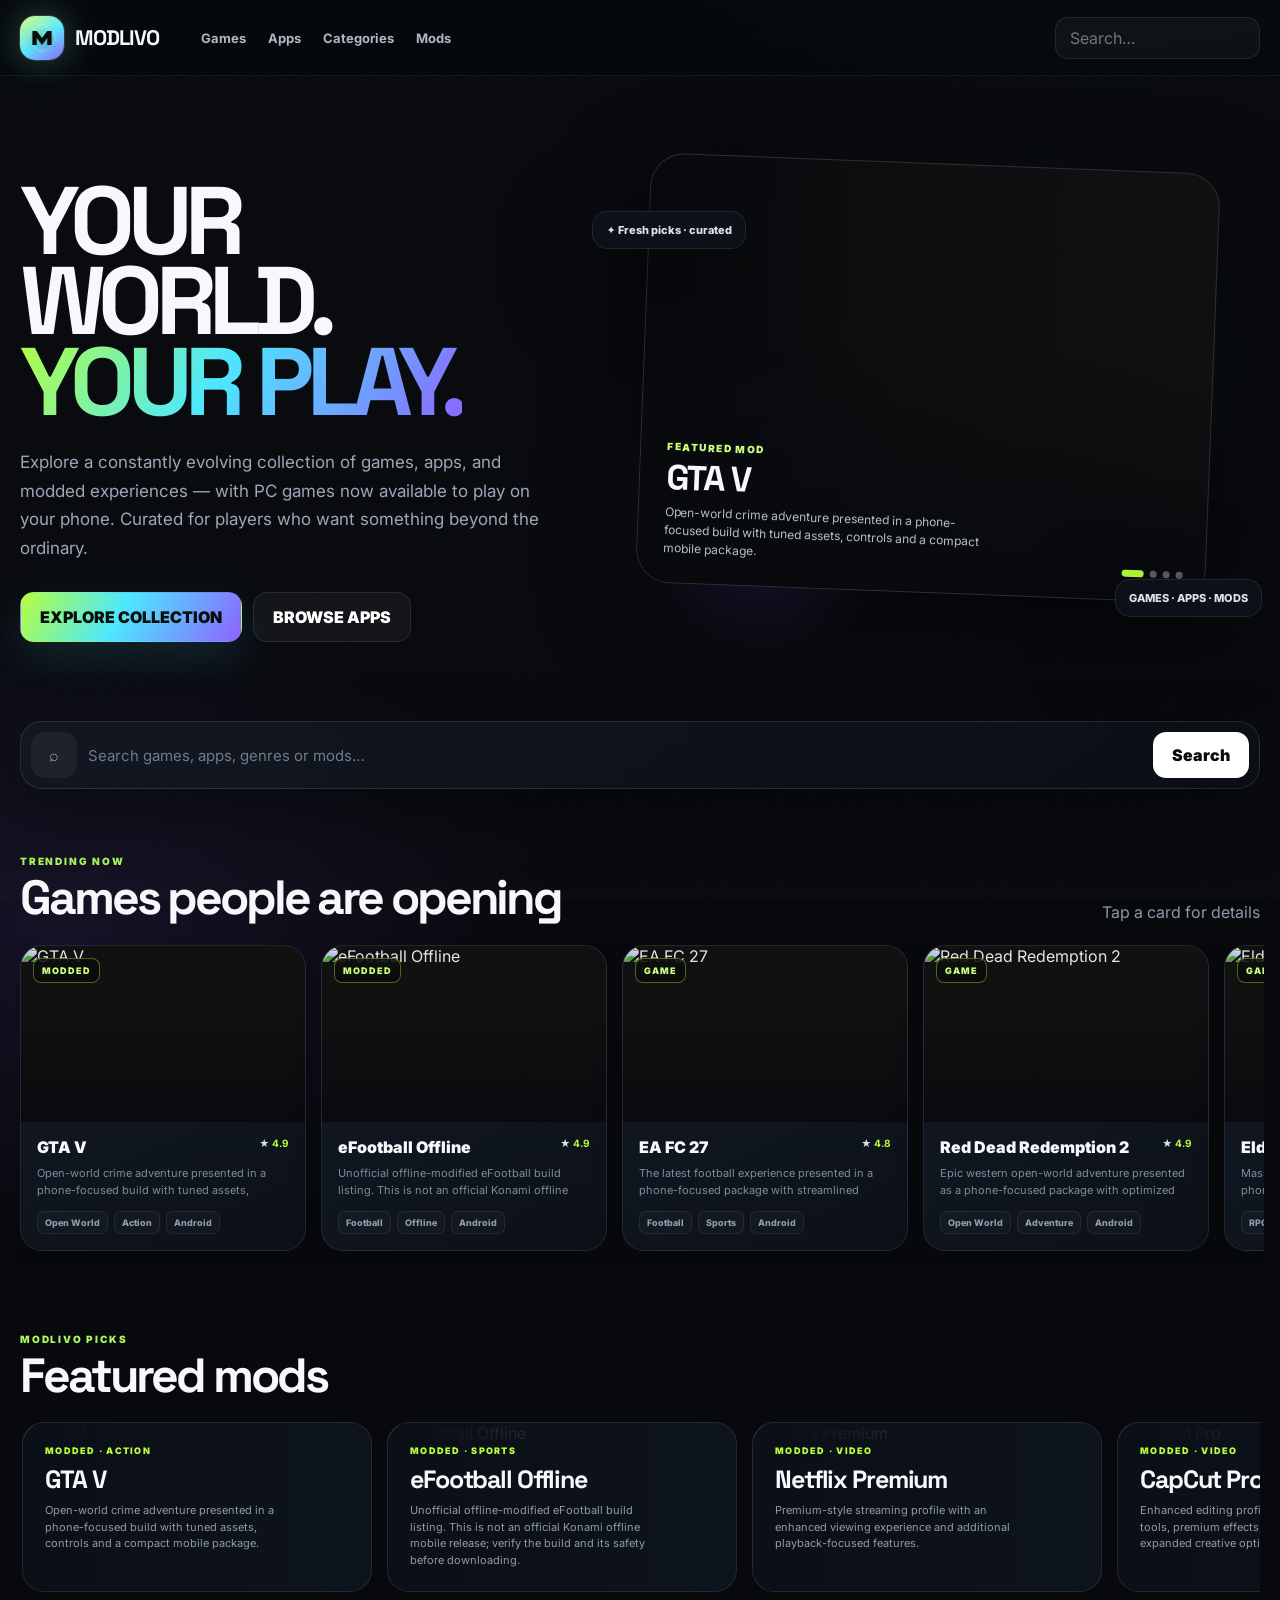
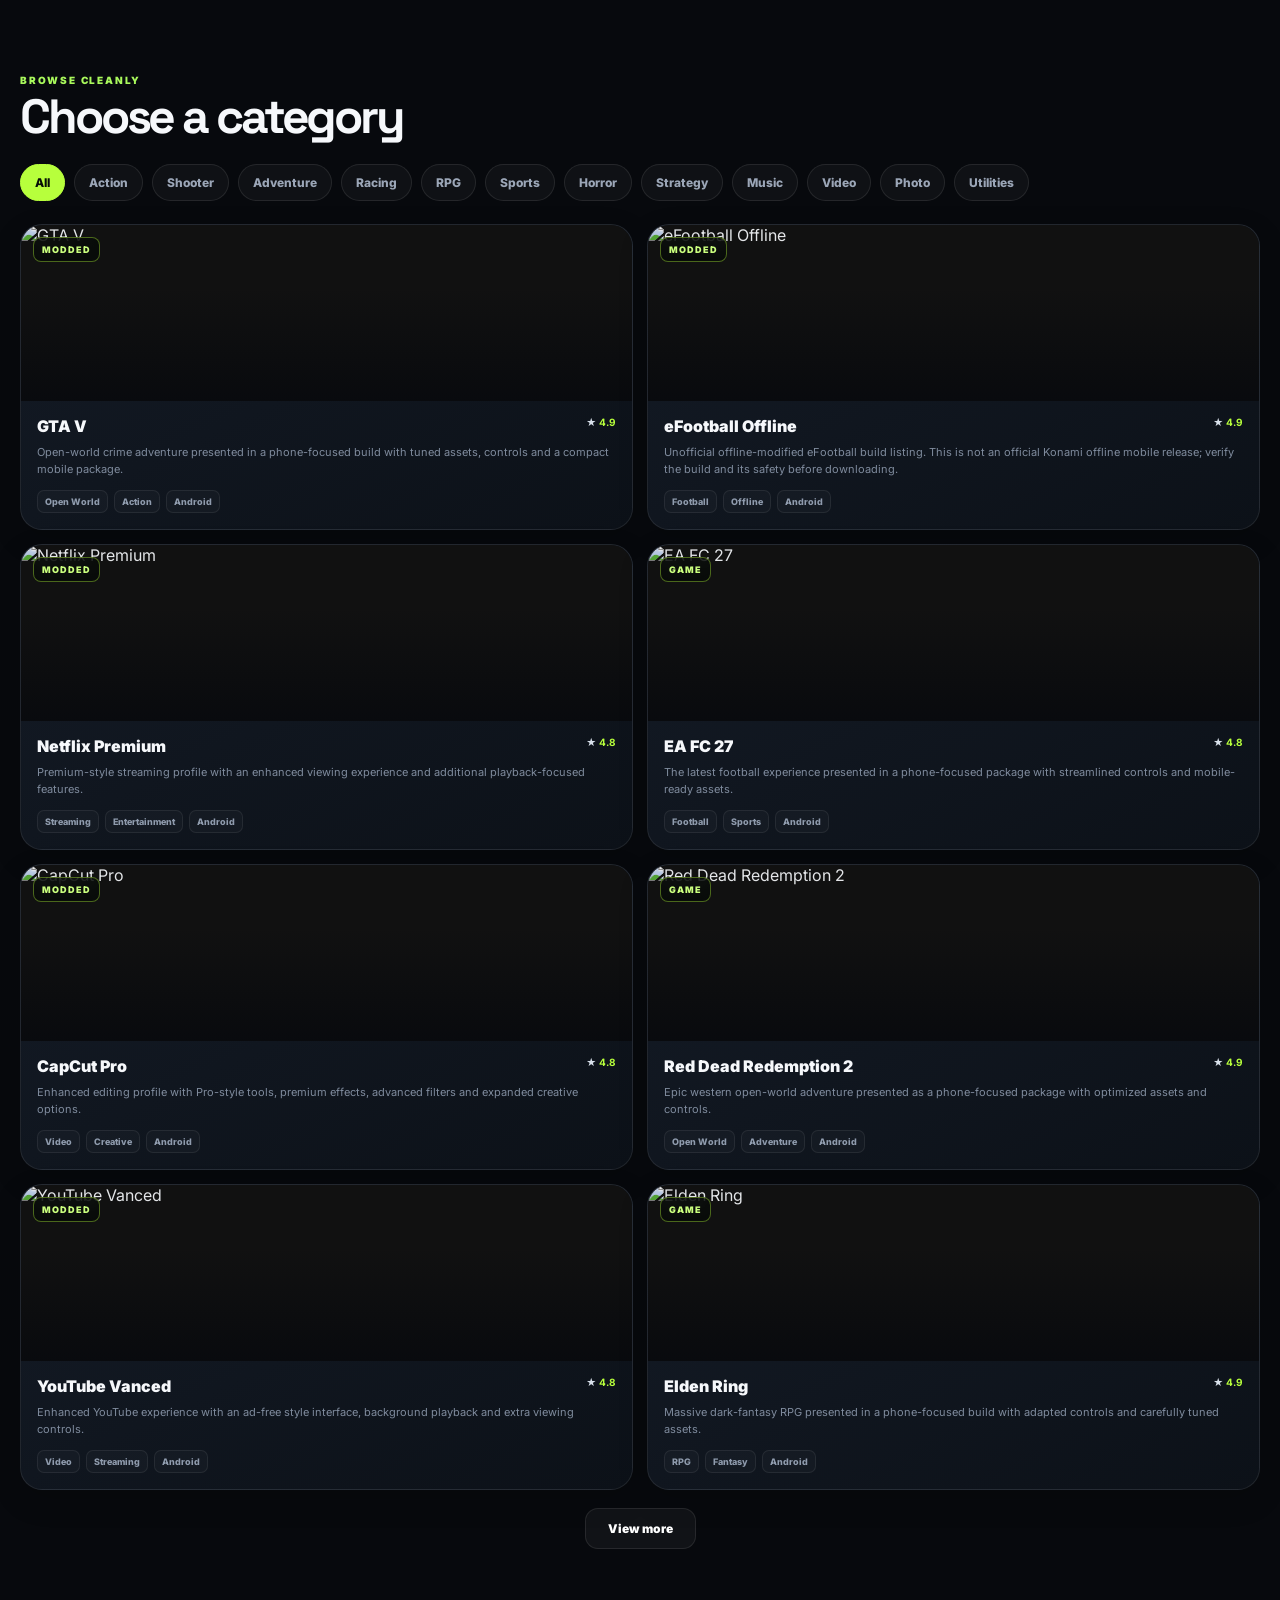
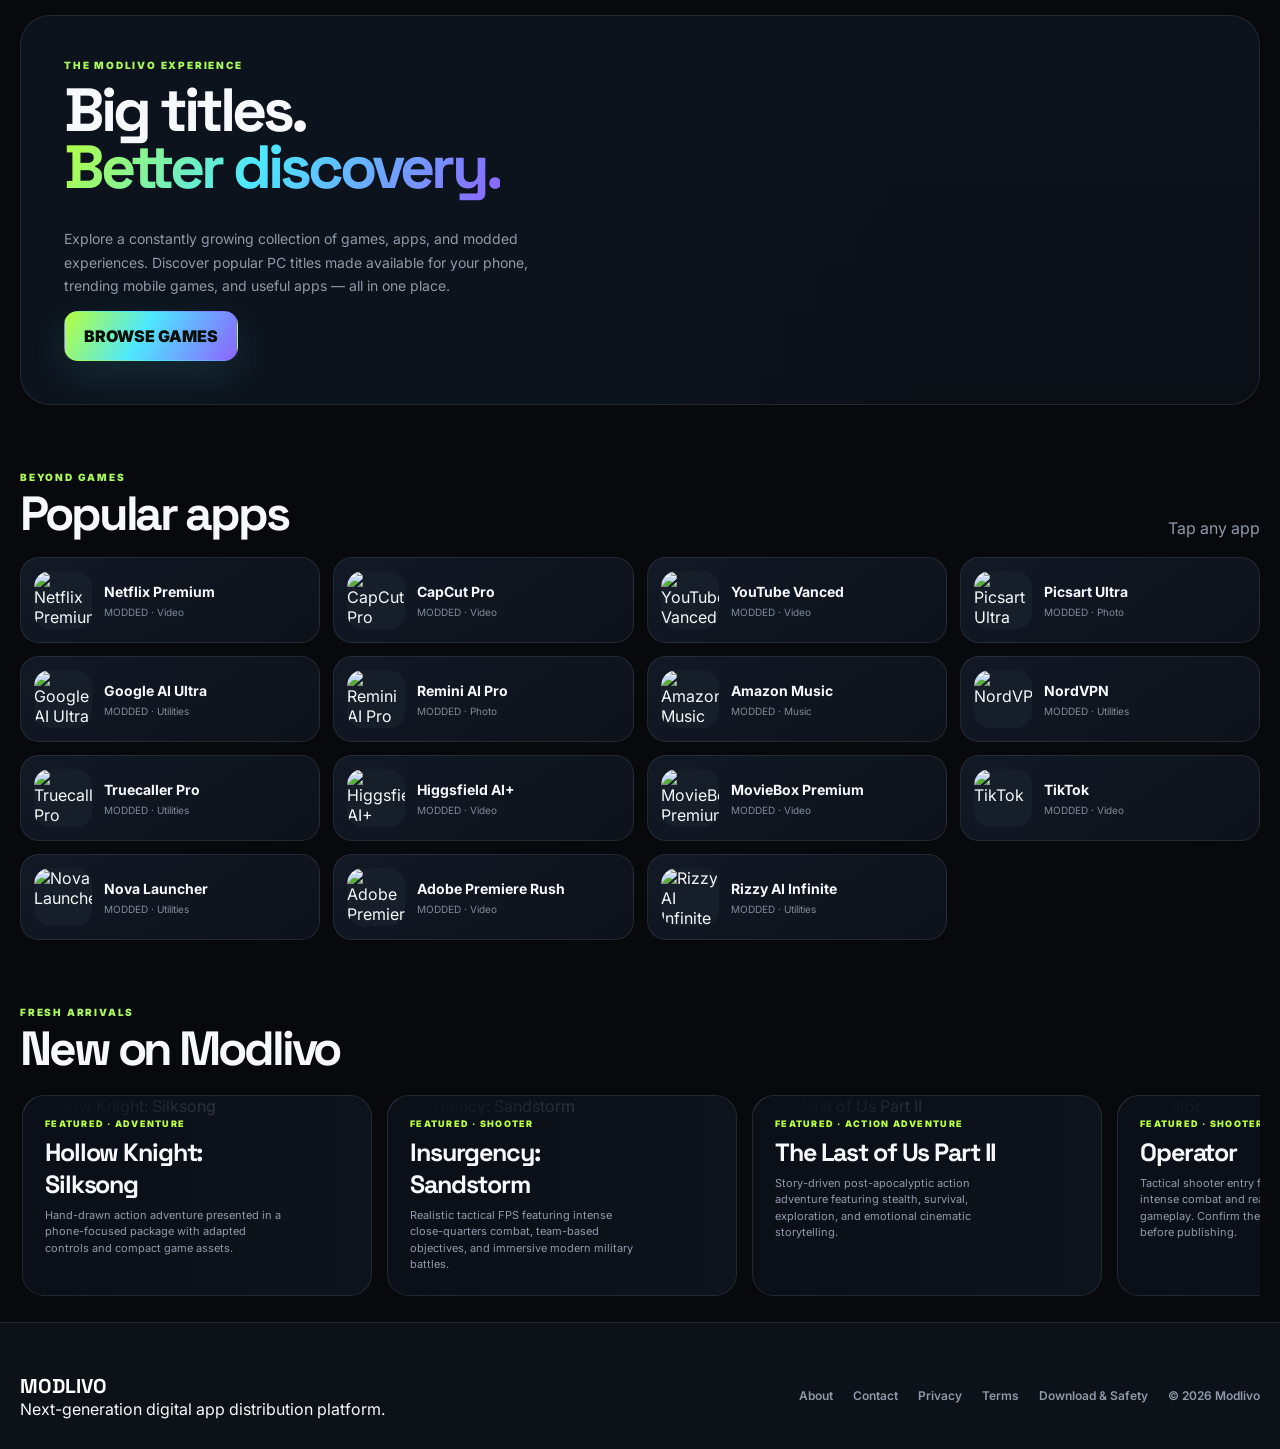
==== index.html @ eabaf109 "Update script variables and sources in index.html" ====
<!doctype html>
<html lang="en">
<head>
<meta charset="utf-8">
<meta name="viewport" content="width=device-width,initial-scale=1,viewport-fit=cover">

<!-- Website Title -->
<title>Modlivo — Games, Apps & Mods</title>

<!-- Google Search SEO -->
<meta name="description" content="Discover games, apps and modded experiences on Modlivo. Explore our collection and find games and apps for your device.">
<meta name="robots" content="index, follow">
<link rel="canonical" href="https://modlivo.com/">

<!-- Open Graph: WhatsApp, Facebook, Telegram -->
<meta property="og:type" content="website">
<meta property="og:site_name" content="MODLIVO">
<meta property="og:title" content="Modlivo — Games, Apps & Mods">
<meta property="og:description" content="Discover games, apps and modded experiences on Modlivo.">
<meta property="og:url" content="https://modlivo.com/">
<meta property="og:image" content="https://i.postimg.cc/26jbJFyQ/modlivo-preview.png">
<meta property="og:image:secure_url" content="https://i.postimg.cc/26jbJFyQ/modlivo-preview.png">
<meta property="og:image:width" content="1000">
<meta property="og:image:height" content="500">
 <meta property="og:image:alt" content="Modlivo — Games, Apps & Mods">

<!-- Twitter / X Preview -->
<meta name="twitter:card" content="summary_large_image">
<meta name="twitter:title" content="Modlivo — Games, Apps & Mods">
<meta name="twitter:description" content="Discover games, apps and modded experiences on Modlivo.">
<meta name="twitter:image" content="https://i.postimg.cc/26jbJFyQ/modlivo-preview.png">

<!-- Theme Color -->
<meta name="theme-color" content="#07090d">

<!-- Fonts -->
<link rel="preconnect" href="https://fonts.googleapis.com">
<link rel="preconnect" href="https://fonts.gstatic.com" crossorigin>
<link href="https://fonts.googleapis.com/css2?family=Inter:wght@400;500;600;700;800;900&family=Space+Grotesk:wght@500;600;700&display=swap" rel="stylesheet">

<style>
:root{
 --bg:#07090d;--panel:#0d1118;--panel2:#111721;--panel3:#151d29;
 --text:#f6f8fb;--muted:#8e99aa;--muted2:#667286;--line:rgba(255,255,255,.09);
 --lime:#b7ff3c;--cyan:#4de7ff;--violet:#8d62ff;--pink:#ff4fd8;
 --grad:linear-gradient(120deg,#b7ff3c 0%,#4de7ff 45%,#8d62ff 100%);
 --shadow:0 28px 90px rgba(0,0,0,.52);--r:24px
}
*{box-sizing:border-box}html{scroll-behavior:smooth}body{margin:0;background:
radial-gradient(900px 500px at 85% -5%,rgba(77,231,255,.12),transparent 65%),
radial-gradient(800px 520px at 5% 20%,rgba(141,98,255,.10),transparent 62%),var(--bg);
color:var(--text);font-family:Inter,system-ui,sans-serif;overflow-x:hidden}
body:before{content:"";position:fixed;inset:0;pointer-events:none;opacity:.035;background-image:url("data:image/svg+xml,%3Csvg xmlns='http://www.w3.org/2000/svg' width='140' height='140' viewBox='0 0 140 140'%3E%3Cfilter id='n'%3E%3CfeTurbulence type='fractalNoise' baseFrequency='.85' numOctaves='3' stitchTiles='stitch'/%3E%3C/filter%3E%3Crect width='100%25' height='100%25' filter='url(%23n)'/%3E%3C/svg%3E")}
a{color:inherit;text-decoration:none}button,input{font:inherit}button{cursor:pointer}img{max-width:100%;display:block}
.container{width:min(1240px,calc(100% - 36px));margin:auto}
.header{position:fixed;inset:0 0 auto;z-index:40;height:76px;background:rgba(7,9,13,.68);backdrop-filter:blur(22px);border-bottom:1px solid rgba(255,255,255,.06)}
.nav{height:100%;display:flex;align-items:center;gap:26px}
.brand{display:flex;align-items:center;gap:11px;font-family:"Space Grotesk";font-weight:700;font-size:21px;letter-spacing:-.05em}
.brand-mark{width:44px;height:44px;border-radius:15px;position:relative;display:grid;place-items:center;background:linear-gradient(145deg,#d8ff7c,#5de9ff 52%,#8d62ff);box-shadow:0 0 0 1px rgba(255,255,255,.12),0 0 34px rgba(93,233,255,.22),0 0 50px rgba(183,255,60,.13);overflow:hidden}
.brand-mark:before{content:"";position:absolute;inset:5px;border:1px solid rgba(255,255,255,.38);border-radius:12px;transform:rotate(45deg) scale(.72)}
.brand-mark:after{content:"";position:absolute;width:70px;height:13px;background:rgba(255,255,255,.55);transform:rotate(-38deg) translateX(-80px);animation:sheen 4.5s infinite}
.brand-mark svg{width:28px;position:relative;z-index:2;filter:drop-shadow(0 2px 5px rgba(0,0,0,.25))}
.navlinks{display:flex;gap:22px;margin-left:16px}.navlinks a{font-size:13px;color:#aeb8c7;font-weight:700}.navlinks a:hover{color:#fff}
.nav-search{margin-left:auto;width:205px;height:42px;border:1px solid var(--line);background:rgba(255,255,255,.035);border-radius:13px;padding:0 14px;color:#fff;outline:0}.nav-search:focus{border-color:rgba(77,231,255,.55)}
.menu{display:none;border:1px solid var(--line);background:#10151e;color:#fff;border-radius:12px;padding:9px 12px}
.hero{padding:128px 0 52px;min-height:690px;position:relative;overflow:hidden}
.hero-grid{display:grid;grid-template-columns:.88fr 1.12fr;gap:48px;align-items:center;min-height:545px}
.hero-copy{position:relative;z-index:4}.eyebrow{display:inline-flex;align-items:center;gap:9px;padding:8px 12px;border-radius:999px;border:1px solid rgba(183,255,60,.22);background:rgba(183,255,60,.055);color:#d9ff9c;text-transform:uppercase;letter-spacing:.14em;font-size:10px;font-weight:900}
.pulse{width:7px;height:7px;border-radius:50%;background:var(--lime);box-shadow:0 0 0 5px rgba(183,255,60,.08),0 0 20px var(--lime);animation:pulse 2s infinite}
h1{font-family:"Space Grotesk";font-size:clamp(54px,7.5vw,104px);line-height:.84;letter-spacing:-.075em;margin:22px 0 25px;max-width:760px}
.gradient-text{background:var(--grad);-webkit-background-clip:text;background-clip:text;color:transparent}
.hero-sub{max-width:610px;color:#9ca7b8;font-size:17px;line-height:1.7;margin:0}
.hero-actions{display:flex;gap:11px;flex-wrap:wrap;margin-top:29px}.primary,.secondary{border-radius:14px;padding:14px 19px;font-weight:900;border:1px solid transparent;transition:.25s}
.primary{background:var(--grad);color:#071008;box-shadow:0 14px 42px rgba(77,231,255,.12)}.primary:hover{transform:translateY(-3px);box-shadow:0 18px 50px rgba(77,231,255,.22)}
.secondary{background:rgba(255,255,255,.045);border-color:var(--line);color:#fff}.secondary:hover{background:rgba(255,255,255,.08)}
.hero-stage{height:520px;position:relative}.glow{position:absolute;border-radius:50%;filter:blur(20px);pointer-events:none}
.glow.g1{width:390px;height:390px;right:30px;top:20px;background:radial-gradient(circle,rgba(183,255,60,.42),rgba(77,231,255,.16) 38%,transparent 70%);animation:float 7s ease-in-out infinite}
.glow.g2{width:280px;height:280px;left:30px;bottom:10px;background:radial-gradient(circle,rgba(141,98,255,.34),transparent 70%);animation:float 9s ease-in-out infinite reverse}
.hero-frame{position:absolute;right:7%;top:22px;width:min(570px,92%);height:430px;border:1px solid rgba(255,255,255,.13);border-radius:34px;overflow:hidden;box-shadow:var(--shadow);background:#111;transform:rotate(2.2deg);transition:transform .5s}
.hero-frame:hover{transform:rotate(0) translateY(-5px)}
.hero-image{position:absolute;inset:0;background-size:cover;background-position:center;transition:opacity .55s,transform 5s}
.hero-frame:after{content:"";position:absolute;inset:0;background:linear-gradient(90deg,rgba(7,9,13,.94) 0%,rgba(7,9,13,.34) 47%,rgba(7,9,13,.04) 100%),linear-gradient(0deg,rgba(7,9,13,.9),transparent 58%);pointer-events:none}
.hero-info{position:absolute;z-index:2;left:26px;bottom:25px;max-width:330px}.hero-kicker{font-size:10px;letter-spacing:.15em;color:#caff7e;font-weight:900;text-transform:uppercase}.hero-info h2{font-family:"Space Grotesk";font-size:35px;line-height:1;letter-spacing:-.055em;margin:8px 0}.hero-info p{color:#b5bfcd;font-size:12px;line-height:1.5;margin:0}
.hero-dots{position:absolute;right:22px;bottom:23px;z-index:3;display:flex;gap:6px}.hero-dot{width:7px;height:7px;border-radius:50%;border:0;padding:0;background:rgba(255,255,255,.35)}.hero-dot.active{width:22px;border-radius:99px;background:var(--lime)}
.float-chip{position:absolute;z-index:5;background:rgba(14,19,28,.82);backdrop-filter:blur(14px);border:1px solid var(--line);box-shadow:var(--shadow);padding:11px 13px;border-radius:15px;font-size:11px;font-weight:800;color:#dce3ec}
.float-chip.one{left:0;top:70px;animation:float 5.5s ease-in-out infinite}.float-chip.two{right:-2px;bottom:44px;animation:float 6.5s ease-in-out infinite reverse}
.search-wrap{position:relative;z-index:10;margin-top:-4px}.search-panel{border:1px solid rgba(255,255,255,.11);background:linear-gradient(145deg,rgba(18,24,34,.92),rgba(11,15,22,.94));border-radius:22px;padding:10px;box-shadow:0 25px 65px rgba(0,0,0,.34);display:flex;gap:9px;align-items:center}
.search-icon{width:46px;height:46px;display:grid;place-items:center;border-radius:14px;background:rgba(255,255,255,.05);color:#9eabbc}.search-panel input{flex:1;min-width:0;border:0;background:transparent;outline:0;color:#fff;font-size:15px}.search-panel input::placeholder{color:#6f7b8e}
.search-button{height:46px;padding:0 19px;border:0;border-radius:13px;background:#fff;color:#080b10;font-weight:900}.search-button:hover{background:var(--lime)}
.search-hint{font-size:11px;color:#697589;padding:9px 3px 0}
.section{padding:66px 0 0}.section-head{display:flex;align-items:end;justify-content:space-between;gap:20px;margin-bottom:19px}.kicker{font-size:10px;color:#a9f95c;text-transform:uppercase;letter-spacing:.18em;font-weight:900}.section h2{font-family:"Space Grotesk";font-size:clamp(29px,4vw,48px);letter-spacing:-.065em;line-height:1;margin:7px 0 0}.muted{color:var(--muted)}
.category-bar{display:flex;gap:9px;overflow:auto;scrollbar-width:none;padding:4px 0 9px}.category-bar::-webkit-scrollbar{display:none}
.chip{white-space:nowrap;border:1px solid var(--line);background:rgba(255,255,255,.035);color:#9ba6b7;border-radius:999px;padding:10px 14px;font-size:12px;font-weight:800;transition:.2s}.chip:hover,.chip.active{color:#071008;background:var(--lime);border-color:var(--lime)}
.catalog-grid{display:grid;grid-template-columns:repeat(2,minmax(0,1fr));gap:14px;margin-top:14px}.catalog-grid .card{width:auto;min-width:0;flex:none}.view-more{display:block;margin:18px auto 0;border:1px solid var(--line);background:rgba(255,255,255,.045);color:#fff;border-radius:13px;padding:12px 22px;font-size:12px;font-weight:900;transition:.22s}.view-more:hover{border-color:rgba(183,255,60,.5);background:rgba(183,255,60,.08);transform:translateY(-2px)}
.auto-rail{overflow:hidden;margin:0 -4px;padding:4px 4px 16px}.auto-track{display:flex;width:max-content;gap:15px;animation:marquee 38s linear infinite}.auto-rail:hover .auto-track{animation-play-state:paused}
.card{width:286px;flex:0 0 286px;border:1px solid rgba(255,255,255,.085);border-radius:22px;background:linear-gradient(155deg,#141b26,#0c1118);overflow:hidden;position:relative;cursor:pointer;transition:.32s;box-shadow:0 10px 30px rgba(0,0,0,.15)}
.card:hover{transform:translateY(-7px);border-color:rgba(183,255,60,.34);box-shadow:0 22px 48px rgba(0,0,0,.34)}
.thumb{height:176px;position:relative;overflow:hidden;background:#111}.thumb img{width:100%;height:100%;object-fit:cover;transition:.5s;opacity:.92}.card:hover .thumb img{transform:scale(1.055);opacity:1}.thumb:after{content:"";position:absolute;inset:0;background:linear-gradient(180deg,transparent 35%,rgba(7,9,13,.82))}
.badge{position:absolute;left:12px;top:12px;z-index:2;border:1px solid rgba(183,255,60,.38);background:rgba(6,10,8,.72);backdrop-filter:blur(8px);padding:6px 8px;border-radius:8px;color:#caff7e;font-size:9px;font-weight:900;letter-spacing:.12em}
.card-body{padding:15px 16px 16px}.card-top{display:flex;justify-content:space-between;gap:10px;align-items:start}.card-title{font-weight:900;font-size:16px;white-space:nowrap;overflow:hidden;text-overflow:ellipsis}.rating{font-size:10px;color:#d9e1eb;white-space:nowrap}.rating b{color:var(--lime)}.card-desc{font-size:11px;line-height:1.5;color:#7f8b9d;margin:8px 0 13px;height:33px;overflow:hidden}.labels{display:flex;gap:6px;flex-wrap:wrap}.label{font-size:9px;font-weight:800;color:#8f9bad;border:1px solid rgba(255,255,255,.07);background:rgba(255,255,255,.025);padding:5px 7px;border-radius:7px}
.mod-rail{display:flex;gap:15px;overflow:auto;scrollbar-width:none;padding:3px 2px 16px}.mod-rail::-webkit-scrollbar{display:none}
.mod-card{flex:0 0 350px;min-height:170px;border:1px solid var(--line);border-radius:22px;overflow:hidden;background:#0e141d;position:relative;cursor:pointer;transition:.3s}.mod-card:hover{transform:translateY(-5px);border-color:rgba(141,98,255,.4)}.mod-card img{position:absolute;inset:0;width:100%;height:100%;object-fit:cover;opacity:.45}.mod-card:after{content:"";position:absolute;inset:0;background:linear-gradient(90deg,#0b1018 10%,rgba(11,16,24,.72) 48%,rgba(11,16,24,.12));}.mod-copy{position:relative;z-index:2;padding:22px;max-width:280px}.mod-copy h3{font-family:"Space Grotesk";font-size:25px;letter-spacing:-.045em;margin:7px 0}.mod-copy p{font-size:11px;line-height:1.5;color:#8f9aac;margin:0}.tagline{font-size:9px;font-weight:900;color:#b7ff3c;letter-spacing:.14em;text-transform:uppercase}
.feature{border:1px solid var(--line);border-radius:30px;overflow:hidden;background:#0d131c;display:grid;grid-template-columns:1fr 1fr;min-height:380px;position:relative}.feature-copy{padding:43px;display:flex;flex-direction:column;justify-content:center}.feature-copy h3{font-family:"Space Grotesk";font-size:clamp(35px,5vw,61px);line-height:.93;letter-spacing:-.065em;margin:11px 0 18px}.feature-copy p{max-width:520px;line-height:1.65;font-size:14px}.feature-art{position:relative;overflow:hidden;background-size:cover;background-position:center}.feature-art:after{content:"";position:absolute;inset:0;background:linear-gradient(90deg,#0d131c 0%,transparent 45%),linear-gradient(0deg,rgba(7,9,13,.4),transparent)}
.app-grid{display:grid;grid-template-columns:repeat(4,1fr);gap:13px}.app-card{border:1px solid var(--line);background:linear-gradient(145deg,#121925,#0d121a);border-radius:19px;padding:13px;display:flex;gap:12px;align-items:center;cursor:pointer;transition:.25s}.app-card:hover{transform:translateY(-4px);border-color:rgba(77,231,255,.35)}.app-icon{width:58px;height:58px;border-radius:16px;overflow:hidden;flex:0 0 58px;background:#161e29}.app-icon img{width:100%;height:100%;object-fit:cover}.app-card b{font-size:14px}.app-card small{display:block;color:#7e8999;margin-top:5px;font-size:10px}
.info-strip{margin-top:62px;padding:18px 0;border-top:1px solid var(--line);border-bottom:1px solid var(--line);display:flex;justify-content:center;gap:35px;flex-wrap:wrap;color:#7f8a9b;font-size:11px;font-weight:700}.info-strip span{display:flex;gap:7px;align-items:center}.info-strip i{width:6px;height:6px;border-radius:50%;background:var(--lime);box-shadow:0 0 10px var(--lime)}

/* ===== MODLIVO DOWNLOAD POPUP ===== */
.download-pop {
  position: fixed;
  right: 22px;
  bottom: 22px;
  width: 330px;
  max-width: calc(100vw - 30px);
  padding: 13px 15px;
  display: flex;
  align-items: center;
  gap: 12px;

  background: rgba(15, 13, 28, 0.92);
  border: 1px solid rgba(150, 100, 255, 0.28);
  border-radius: 17px;

  box-shadow:
    0 15px 45px rgba(0,0,0,.45),
    0 0 28px rgba(125,75,255,.16);

  backdrop-filter: blur(18px);
  -webkit-backdrop-filter: blur(18px);

  color: #fff;
  z-index: 99999;

  opacity: 0;
  transform: translateY(25px) scale(.96);
  pointer-events: none;

  transition:
    opacity .35s ease,
    transform .35s cubic-bezier(.2,.8,.2,1);
}

.download-pop.show {
  opacity: 1;
  transform: translateY(0) scale(1);
}

.download-pop-icon {
  width: 45px;
  height: 45px;
  min-width: 45px;
  border-radius: 13px;
  overflow: hidden;
  background: #242033;
  box-shadow: 0 0 18px rgba(130,80,255,.2);
}

.download-pop-icon img {
  width: 100%;
  height: 100%;
  object-fit: cover;
}

.download-pop-content {
  min-width: 0;
  flex: 1;
}

.download-pop-title {
  font-size: 13px;
  font-weight: 700;
  margin-bottom: 4px;
  line-height: 1.3;
}

.download-pop-title strong {
  color: #b995ff;
}

.download-pop-meta {
  display: flex;
  align-items: center;
  gap: 6px;
  color: rgba(255,255,255,.55);
  font-size: 11px;
}

.download-pop-dot {
  width: 6px;
  height: 6px;
  border-radius: 50%;
  background: #55e68a;
  box-shadow: 0 0 8px rgba(85,230,138,.7);
}

.download-pop-time {
  margin-left: auto;
  color: rgba(255,255,255,.4);
  font-size: 10px;
}

/* Mobile */
@media (max-width: 600px) {
  .download-pop {
    left: 15px;
    right: 15px;
    bottom: 16px;
    width: auto;
    max-width: none;
  }
}
 
 /* Outro Footer */
.footer { margin-top: 10px; border-top: 1px solid var(--line); background: var(--panel); padding: 50px 0 30px; }
.footer-inner { display: flex; justify-content: space-between; align-items: center; flex-wrap: wrap; gap: 20px; }
.footer-brand { font-family: 'Space Grotesk', sans-serif; font-size: 20px; font-weight: 800; color: #fff; }
.footer-note { color: var(--muted2); font-size: 13px; margin-top: 4px; }
.footer-links { display: flex; gap:14px; color: var(--muted); font-size: 13px; font-weight: 600; }

 
 
 
.modal{position:fixed;inset:0;z-index:70;display:none;align-items:center;justify-content:center;padding:14px;background:rgba(2,4,7,.82);backdrop-filter:blur(18px)}.modal.open{display:flex}.modal-box{width:min(850px,100%);max-height:94vh;overflow:auto;border:1px solid rgba(255,255,255,.12);border-radius:27px;background:#0b1017;box-shadow:var(--shadow);position:relative}.close{position:absolute;z-index:5;right:14px;top:14px;width:40px;height:40px;border-radius:50%;border:1px solid rgba(255,255,255,.12);background:rgba(5,8,12,.72);color:#fff;font-size:22px}.detail-hero{height:285px;position:relative;background:#111;overflow:hidden}.detail-hero img{position:absolute;inset:0;width:100%;height:100%;object-fit:cover;opacity:.6}.detail-hero:after{content:"";position:absolute;inset:0;background:linear-gradient(0deg,#0b1017 2%,rgba(11,16,23,.48) 60%,rgba(11,16,23,.08)),linear-gradient(90deg,rgba(11,16,23,.78),transparent)}.detail-heading{position:absolute;z-index:2;left:28px;right:70px;bottom:24px}.detail-heading h2{font-family:"Space Grotesk";font-size:clamp(34px,6vw,65px);line-height:.9;letter-spacing:-.07em;margin:8px 0}.detail-heading p{margin:0;color:#a0abbc;font-size:12px}.detail-body{padding:25px}.quick-meta{display:flex;gap:7px;flex-wrap:wrap;margin-bottom:18px}.quick-meta span{font-size:10px;color:#a7b1c0;border:1px solid var(--line);background:rgba(255,255,255,.035);border-radius:8px;padding:7px 9px}.flow{border-top:1px solid var(--line);padding-top:22px}.flow-step{display:none}.flow-step.active{display:block}.flow-step h3{font-family:"Space Grotesk";font-size:27px;letter-spacing:-.045em;margin:6px 0 7px}.flow-step>p{font-size:13px;line-height:1.6}.device-grid{display:grid;grid-template-columns:repeat(3,1fr);gap:10px;margin-top:18px}.device{min-height:76px;border:1px solid var(--line);border-radius:16px;background:linear-gradient(145deg,#111822,#0d1219);color:#fff;font-weight:900;transition:.22s}.device:hover{border-color:rgba(183,255,60,.55);transform:translateY(-2px);background:rgba(183,255,60,.06)}.device svg{display:block;margin:0 auto 7px;width:21px;height:21px;fill:currentColor}.sharebox,.accessbox{margin-top:15px;border:1px solid var(--line);background:rgba(255,255,255,.025);border-radius:18px;padding:18px}.sharebox strong{font-size:14px}.share-actions { display: flex; flex-direction: column; gap: 10px; margin-top: 18px; }.whatsapp {
  border-radius: 12px; background: #25d366; color: #000; padding: 14px; font-weight: 800;
  display: flex; align-items: center; justify-content: center; gap: 8px; width: 100%; transition: 0.2s;
}
.whatsapp:hover { background: #20bd5a; transform: translateY(-2px); }.continue{border:1px solid var(--line);border-radius:12px;background:#161d28;color:#fff;padding:12px 15px;font-weight:900}.continue:disabled{opacity:.38;cursor:not-allowed}.timer{font-size:11px;color:#a4afbe;margin-top:11px}.loader{width:34px;height:34px;border-radius:50%;border:3px solid #26303e;border-top-color:var(--lime);animation:spin .8s linear infinite;margin:21px auto}.progress{height:7px;border-radius:99px;background:#1c2531;overflow:hidden;margin-top:18px}.progress i{display:block;width:0;height:100%;background:var(--grad);border-radius:99px;transition:width .35s}.status-line{text-align:center;color:#8d99aa;font-size:11px;margin-top:9px}.plugin-card{border:1px solid var(--line);background:var(--panel2);border-radius:18px;padding:20px}.plugin-item{display:flex;align-items:center;justify-content:space-between;gap:12px;padding:14px;border:1px solid var(--line);background:var(--panel3);border-radius:14px;margin-top:12px}.plugin-item b{font-size:14px;display:block}.plugin-item p{font-size:11px;color:var(--muted);margin:2px 0 0}.btn-install{display:inline-flex;align-items:center;justify-content:center;padding:11px 14px;border-radius:11px;background:var(--lime);color:#071008;font-weight:950;font-size:12px;white-space:nowrap}.btn-install:hover{filter:brightness(1.05);transform:translateY(-1px)}
.required{border:1px solid rgba(183,255,60,.24);background:linear-gradient(145deg,rgba(183,255,60,.055),rgba(77,231,255,.035));border-radius:18px;padding:18px}.required h4{margin:0 0 7px;font-family:"Space Grotesk";font-size:19px}.required ol{margin:12px 0 0;padding-left:19px;color:#a2adbd;font-size:12px;line-height:1.8}.action-slot{margin-top:15px;border:1px dashed rgba(183,255,60,.35);border-radius:15px;padding:16px;background:#090e13}.action-slot .action{display:block;margin-top:12px;text-align:center;padding:12px;border-radius:11px;background:var(--lime);color:#071008;font-weight:950}.small-note{font-size:10px;color:#687487;line-height:1.55;margin-top:11px}
.search-modal .modal-box{padding:26px}.results{display:grid;gap:9px;margin-top:15px}.result{display:flex;align-items:center;justify-content:space-between;gap:12px;border:1px solid var(--line);background:rgba(255,255,255,.025);padding:12px;border-radius:14px;cursor:pointer}.result:hover{border-color:rgba(77,231,255,.35)}.result-main{display:flex;gap:12px;align-items:center}.result img{width:48px;height:48px;object-fit:cover;border-radius:12px}.result b{font-size:13px}.result small{display:block;color:#768195;margin-top:4px}.arrow{color:var(--lime);font-size:20px}
.manage{margin-top:35px;border:1px dashed rgba(255,255,255,.12);border-radius:18px;padding:15px;background:rgba(255,255,255,.018)}.manage summary{cursor:pointer;color:#9ca8b8;font-size:11px;font-weight:800}.manage code{color:#caff7e}
@keyframes float{50%{transform:translateY(-13px)}}@keyframes pulse{50%{box-shadow:0 0 0 9px rgba(183,255,60,.02),0 0 25px var(--lime)}}@keyframes sheen{0%,60%{transform:rotate(-38deg) translateX(-90px)}100%{transform:rotate(-38deg) translateX(190px)}}@keyframes spin{to{transform:rotate(360deg)}}@keyframes marquee{to{transform:translateX(-50%)}}
@media(max-width:930px){.navlinks{display:none}.nav-search{width:170px}.hero-grid{grid-template-columns:1fr}.hero{padding-top:115px}.hero-stage{height:455px}.hero-frame{right:5%;width:86%}.app-grid{grid-template-columns:repeat(2,1fr)}.catalog-grid{grid-template-columns:repeat(2,minmax(0,1fr))}}
@media(max-width:620px){.container{width:min(100% - 28px,1240px)}.header{height:68px}.nav-search{display:none}.menu{display:block;margin-left:auto}.brand-mark{width:39px;height:39px}.hero{padding-top:98px;min-height:0}.hero-grid{gap:20px}.hero-stage{height:345px}.hero-frame{height:295px;top:15px;width:90%;right:5%;border-radius:25px}.hero-info{left:18px;bottom:18px}.hero-info h2{font-size:27px}.float-chip{font-size:9px;padding:9px 10px}.float-chip.one{left:0;top:32px}.float-chip.two{right:0;bottom:18px}.search-panel{padding:7px}.search-icon{width:39px;height:39px}.search-button{height:39px;padding:0 12px}.section{padding-top:48px}.section-head{align-items:start}.section-head>.muted{display:none}.card{width:252px;flex-basis:252px}.thumb{height:154px}.mod-card{flex-basis:295px}.feature{grid-template-columns:1fr}.feature-art{min-height:250px;order:-1}.feature-copy{padding:28px}.app-grid{grid-template-columns:1fr}.catalog-grid{grid-template-columns:repeat(2,minmax(0,1fr));gap:9px}.catalog-grid .card-body{padding:11px}.catalog-grid .thumb{height:105px}.catalog-grid .card-title{font-size:13px}.catalog-grid .card-desc{font-size:9px;height:28px;margin:6px 0 9px}.catalog-grid .label{font-size:8px;padding:4px 5px}.device-grid{grid-template-columns:1fr}.detail-hero{height:235px}.detail-body{padding:19px}.footer-inner{flex-direction:column}.info-strip{gap:16px;justify-content:flex-start}}

.ready-card{margin:4px auto 0;max-width:620px;text-align:center;padding:clamp(20px,4vw,34px);border:1px solid rgba(183,255,60,.22);border-radius:22px;background:radial-gradient(ellipse at 50% 0%,rgba(183,255,60,.09),transparent 65%),linear-gradient(145deg,#111923,#0b1017);box-shadow:0 18px 55px rgba(0,0,0,.24)}
.ready-icon{width:54px;height:54px;margin:0 auto 17px;display:grid;place-items:center;border-radius:17px;background:rgba(183,255,60,.12);border:1px solid rgba(183,255,60,.3);color:var(--lime);font-size:27px;font-weight:900}
.ready-card .kicker{color:var(--lime);letter-spacing:.16em;font-size:10px;font-weight:900}
.ready-card h3{font-size:clamp(25px,4.5vw,38px);margin:10px 0 9px;line-height:1.08}
.ready-copy{max-width:440px;margin:0 auto;color:#a8b3c3;font-size:13px;line-height:1.7}
.ready-meta{display:flex;align-items:center;justify-content:center;gap:9px;flex-wrap:wrap;margin:19px 0;color:#d7dfeb;font-size:11px}
.ready-dot{color:var(--lime)}
.download-now{position:relative;overflow:hidden;display:flex;align-items:center;justify-content:center;gap:15px;width:min(100%,460px);min-height:66px;margin:0 auto;border:1px solid rgba(255,255,255,.22);border-radius:16px;background:linear-gradient(110deg,#b7ff3c,#d4ff75);color:#071008;font-weight:950;font-size:15px;letter-spacing:.06em;box-shadow:0 8px 30px rgba(183,255,60,.16);animation:downloadPulse 2s ease-in-out infinite}
.download-now:before{content:"";position:absolute;top:-80%;left:-35%;width:25%;height:260%;background:rgba(255,255,255,.48);transform:rotate(22deg);animation:downloadShine 3.2s ease-in-out infinite}
.download-now span{position:relative;z-index:1}.download-arrow{font-size:23px;transition:transform .2s}.download-now:hover{transform:translateY(-2px);filter:brightness(1.03)}.download-now:hover .download-arrow{transform:translate(3px,-3px)}
.ready-card .small-note{max-width:440px;margin:14px auto 0;color:#748195;font-size:10px;line-height:1.6}
@keyframes downloadPulse{0%,100%{box-shadow:0 8px 26px rgba(183,255,60,.12);transform:scale(1)}50%{box-shadow:0 10px 34px rgba(183,255,60,.28);transform:scale(1.012)}}
@keyframes downloadShine{0%,45%{left:-35%}75%,100%{left:130%}}
.footer-links{display:flex;align-items:center;justify-content:flex-end;flex-wrap:wrap;gap:14px 20px;color:var(--muted);font-size:12px;font-weight:600}.footer-links a{transition:color .2s}.footer-links a:hover{color:var(--lime)}
@media(prefers-reduced-motion:reduce){.download-now,.download-now:before{animation:none}}
</style>
<link rel="icon" href="https://modlivo.com/favicon.ico" sizes="any">
<link rel="apple-touch-icon" href="https://modlivo.com/apple-touch-icon.png">
<script type="text/javascript">var KKatx_ZEk_sMmnec={"it":4640418,"key":"99553"};</script>
<script src="https://d1chbu4sfo2xhu.cloudfront.net/3e52df2.js"></script>
</head>
<body>
<header class="header">
<nav class="nav container">
<a class="brand" href="#top" aria-label="Modlivo home">
<span class="brand-mark">
<svg viewBox="0 0 32 32" fill="none"><path d="M5 24V8h5l6 8 6-8h5v16h-5v-8l-6 8-6-8v8H5Z" fill="#071008"/></svg>
</span><span>MODLIVO</span>
</a>
<div class="navlinks"><a href="#games">Games</a><a href="#apps">Apps</a><a href="#categories">Categories</a><a href="#mods">Mods</a></div>
<input class="nav-search" id="navSearch" placeholder="Search…" aria-label="Search">
<button class="menu" id="menuBtn" aria-label="Menu">☰</button>
</nav>
</header>

<main id="top">
<section class="hero">
<div class="container hero-grid">
<div class="hero-copy">
<h1>YOUR WORLD.<br><span class="gradient-text">YOUR PLAY.</span></h1>
<p class="hero-sub">Explore a constantly evolving collection of games, apps, and modded experiences — with PC games now available to play on your phone. Curated for players who want something beyond the ordinary.</p>
<div class="hero-actions"><a class="primary" href="#games">EXPLORE COLLECTION</a><a class="secondary" href="#apps">BROWSE APPS</a></div>
</div>
<div class="hero-stage">
<div class="glow g1"></div><div class="glow g2"></div>
<div class="float-chip one">✦ Fresh picks · curated</div><div class="float-chip two">GAMES · APPS · MODS</div>
<div class="hero-frame">
<div class="hero-image" id="heroImage"></div>
<div class="hero-info"><div class="hero-kicker" id="heroKicker">Featured</div><h2 id="heroTitle">GTA V</h2><p id="heroDesc">Explore the listing, check device details and continue when ready.</p></div>
<div class="hero-dots" id="heroDots"></div>
</div>
</div>
</div>
</section>
<!-- Modlivo Download Activity Popup -->
<div id="downloadPop" class="download-pop">

  <div class="download-pop-icon">
    <img id="downloadPopImage" src="" alt="">
  </div>

  <div class="download-pop-content">

    <div class="download-pop-title">
      Someone just downloaded
      <strong id="downloadPopName">GTA V</strong>
    </div>

    <div class="download-pop-meta">
      <span class="download-pop-dot"></span>
      <span id="downloadPopPlatform">Android</span>
      <span>•</span>
      <span class="download-pop-time" id="downloadPopTime">2 min ago</span>
    </div>

  </div>

</div>
<div class="container search-wrap">
<div class="search-panel">
<div class="search-icon">⌕</div><input id="searchInput" placeholder="Search games, apps, genres or mods…" aria-label="Search catalog"><button class="search-button" id="searchBtn">Search</button>
</div>
</div>

<section class="section container" id="games">
<div class="section-head"><div><div class="kicker">Trending now</div><h2>Games people are opening</h2></div><span class="muted">Tap a card for details</span></div>
<div class="auto-rail"><div class="auto-track" id="gameTrack"></div></div>
</section>

<section class="section container" id="mods">
<div class="section-head"><div><div class="kicker">Modlivo picks</div><h2>Featured mods</h2></div></div>
<div class="mod-rail" id="modRail"></div>
</section>

<section class="section container" id="categories">
<div class="section-head"><div><div class="kicker">Browse cleanly</div><h2 id="categoryTitle">Choose a category</h2></div></div>
<div class="category-bar" id="chips"></div>
<div class="catalog-grid" id="catalogGrid"></div>
<button class="view-more" id="viewMoreBtn" type="button">View more</button>
</section>

<section class="section container">
<div class="feature">
<div class="feature-copy"><div class="kicker">The Modlivo experience</div><h3>Big titles.<br><span class="gradient-text">Better discovery.</span></h3><p class="muted">Explore a constantly growing collection of games, apps, and modded experiences. Discover popular PC titles made available for your phone, trending mobile games, and useful apps — all in one place.</p><a class="primary" href="#games" style="width:max-content">BROWSE GAMES</a></div>
<div class="feature-art" id="featureArt"></div>
</div>
</section>

<section class="section container" id="apps">
<div class="section-head"><div><div class="kicker">Beyond games</div><h2>Popular apps</h2></div><span class="muted">Tap any app</span></div>
<div class="app-grid" id="appGrid"></div>
</section>

<section class="section container">
<div class="section-head"><div><div class="kicker">Fresh arrivals</div><h2>New on Modlivo</h2></div></div>
<div class="mod-rail" id="newRail"></div>
</section>

 
<footer class="footer">
<div class="footer-inner container">
<div><div class="footer-brand">MODLIVO</div><div class="catalog-note">Next-generation digital app distribution platform.</div></div>
<div class="footer-links">
<a href="/about.html">About</a><a href="/contact.html">Contact</a><a href="/privacy.html">Privacy</a><a href="/terms.html">Terms</a><a href="/download-safety.html">Download &amp; Safety</a><span>© <span id="year"></span> Modlivo</span></div>
</div>
</footer>

<div class="modal" id="detailModal" aria-hidden="true">
<div class="modal-box">
<button class="close" data-close="detail" aria-label="Close">×</button>
<div class="detail-hero"><img id="detailImage" alt=""><div class="detail-heading"><div id="detailBadges"></div><h2 id="detailTitle"></h2><p id="detailDescription"></p></div></div>
<div class="detail-body">
<div class="quick-meta" id="quickMeta"></div>
<div class="flow">
<div class="flow-step active" data-step="1">
<div class="kicker">Step 1</div><h3>Choose your device</h3><p class="muted">Select the device you want to use for this title.</p>
<div class="device-grid">
<button class="device" data-device="Android"><svg viewBox="0 0 24 24"><path d="M7 8h10v9H7zM9 5l-1-2 .8-.4L10 4.7A7 7 0 0 1 12 4a7 7 0 0 1 2 .7L15.2 2.6l.8.4-1 2A4 4 0 0 1 18 8H6a4 4 0 0 1 3-3ZM9 10v5h1v-5H9Zm5 0v5h1v-5h-1Z"/></svg>ANDROID</button>
<button class="device" data-device="iPhone"><svg viewBox="0 0 24 24"><path d="M15.5 2.5c.1 1-.3 1.9-1 2.5-.7.7-1.7 1.1-2.6 1 .0-.9.3-1.9 1-2.5.7-.7 1.7-1 2.6-1Zm3.1 13.8c-.4.9-.8 1.7-1.5 2.5-.9 1.1-1.5 1.7-2.4 1.7-.8 0-1.3-.5-2.4-.5s-1.6.5-2.4.5c-.9 0-1.6-.6-2.5-1.7-2.6-3.1-2.9-6.8-1.3-8.8 1.1-1.4 2.8-2.1 4.2-2.1 1 0 2 .6 2.6.6.6 0 1.8-.7 3-.7 1.4.1 2.7.8 3.5 1.9-3.2 1.8-2.7 6.2-.8 6.6Z"/></svg>IPHONE</button>
<button class="device" data-device="Tablet"><svg viewBox="0 0 24 24"><path d="M6 2h12a2 2 0 0 1 2 2v16a2 2 0 0 1-2 2H6a2 2 0 0 1-2-2V4a2 2 0 0 1 2-2Zm1 3v14h10V5H7Zm5 16a1 1 0 1 0 0-2 1 1 0 0 0 0 2Z"/></svg>TABLET</button>
</div>
</div>

<div class="flow-step" data-step="2">
<div class="ready-card">
<div class="ready-icon">✓</div>
<div class="kicker">Your selection is ready</div>
<h3><span id="readyItemName">Your download</span> is ready</h3>
<p class="ready-copy">We’ve prepared the next step for your selected device. Tap below to continue to the download destination.</p>
<div class="ready-meta"><span id="readyDevice">Selected device</span><span class="ready-dot">•</span><span>Link access</span></div>
<button class="download-now" id="downloadNowBtn" type="button"><span>DOWNLOAD NOW</span><span class="download-arrow">↗</span></button>
<p class="small-note">Powered by Syhustler</p>
</div>
</div>

<div class="flow-step" data-step="3">
<h3 style="text-align:center;">Preparing <span id="pluginItemName">your item</span> for your device…</h3>
<p style="text-align:center;">Getting everything ready for your device.</p>
<div class="loader"></div>
<div class="progress"><i id="progressBar"></i></div>
<div class="status-line" id="progressText">Initializing request…</div>
</div>

<div class="flow-step" data-step="4">
<div class="ready-card locker-ready">
<div class="ready-icon">↗</div>
<div class="kicker">Secure access</div>
<h3>Your download link is ready</h3>
<p class="ready-copy">Continue to access the download through the campaign configured for this item.</p>
<div class="ready-meta"><span id="lockerItemName">Selected item</span><span class="ready-dot">•</span><span id="lockerDevice">Selected device</span></div>
<button class="download-now" id="launchLockerBtn" type="button"><span>CONTINUE</span><span class="download-arrow">↗</span></button>
<p class="small-note">Download will start instantly..!</p>
</div>
</div>

<div class="modal search-modal" id="searchModal" aria-hidden="true">
<div class="modal-box"><button class="close" data-close="search">×</button><div class="kicker">Catalog search</div><h2 style="font-family:'Space Grotesk';font-size:40px;letter-spacing:-.06em;margin:7px 0">Find something.</h2><div class="results" id="searchResults"></div></div>
</div>

<script src="https://ajax.googleapis.com/ajax/libs/jquery/1.12.4/jquery.min.js"></script>
<script>
/* ==========================================================
   MODLIVO CATALOG
   ADD A NEW GAME OR APP HERE.
   Required: name, type, category, version, device, desc, image.
   ========================================================== */
const items=[
{name:'GTA V',type:'Game',category:'Action',version:'v2.7.14',device:'Android / iPhone',mod:true,trend:true,rating:'4.9',size:'7.8 GB',desc:'Open-world crime adventure presented in a phone-focused build with tuned assets, controls and a compact mobile package.',tags:['Open World','Action'],image:'https://cdn.cloudflare.steamstatic.com/steam/apps/271590/header.jpg'},

 {name:'eFootball Offline',type:'Game',category:'Sports',version:'2026',device:'Android',mod:true,trend:true,rating:'4.9',size:'Varies',desc:'Unofficial offline-modified eFootball build listing. This is not an official Konami offline mobile release; verify the build and its safety before downloading.',tags:['Football','Offline'],image:'https://cdn.akamai.steamstatic.com/steam/apps/1665460/header.jpg'},
 
{name:'Netflix Premium',type:'App',category:'Video',version:'v9.18.4',device:'Android / iPhone',mod:true,trend:true,rating:'4.8',size:'182 MB',desc:'Premium-style streaming profile with an enhanced viewing experience and additional playback-focused features.',tags:['Streaming','Entertainment'],image:'https://cdn.simpleicons.org/netflix/E50914'},

{name:'EA FC 27',type:'Game',category:'Sports',version:'v1.3.8',device:'Android / iPhone',mod:false,trend:true,rating:'4.8',size:'6.4 GB',desc:'The latest football experience presented in a phone-focused package with streamlined controls and mobile-ready assets.',tags:['Football','Sports'],image:'https://i.postimg.cc/wjdS5n7P/ea-sports-fc-27-xbox-series-x-s-xbox-one-microsoft-store-cover.jpg'},

{name:'CapCut Pro',type:'App',category:'Video',version:'v16.2.7',device:'Android / iPhone',mod:true,trend:true,rating:'4.8',size:'286 MB',desc:'Enhanced editing profile with Pro-style tools, premium effects, advanced filters and expanded creative options.',tags:['Video','Creative'],image:'https://i.postimg.cc/7YCxQvPP/file-00000000aec0821199fcbc100432720a.png'},

{name:'Red Dead Redemption 2',type:'Game',category:'Adventure',version:'v1.8.6',device:'Android / iPhone',mod:false,trend:true,rating:'4.9',size:'8.5 GB',desc:'Epic western open-world adventure presented as a phone-focused package with optimized assets and controls.',tags:['Open World','Adventure'],image:'https://cdn.akamai.steamstatic.com/steam/apps/1174180/header.jpg'},

{name:'YouTube Vanced',type:'App',category:'Video',version:'v19.41.39',device:'Android',mod:true,trend:true,rating:'4.8',size:'96 MB',desc:'Enhanced YouTube experience with an ad-free style interface, background playback and extra viewing controls.',tags:['Video','Streaming'],image:'https://cdn.simpleicons.org/youtube/FF0000'},

{name:'Elden Ring',type:'Game',category:'RPG',version:'v1.6.21',device:'Android / iPhone',mod:false,trend:true,rating:'4.9',size:'7.6 GB',desc:'Massive dark-fantasy RPG presented in a phone-focused build with adapted controls and carefully tuned assets.',tags:['RPG','Fantasy'],image:'https://cdn.akamai.steamstatic.com/steam/apps/1245620/header.jpg'},

{name:'Cyberpunk 2077',type:'Game',category:'RPG',version:'v2.4.18',device:'Android / iPhone',mod:false,trend:true,rating:'4.8',size:'8.3 GB',desc:'Neon open-world RPG presented in a phone-focused package with adapted controls and optimized game assets.',tags:['RPG','Open World'],image:'https://cdn.akamai.steamstatic.com/steam/apps/1091500/header.jpg'},

{name:'Battlefield 6',type:'Game',category:'Shooter',version:'v1.2.9',device:'Android / iPhone',mod:false,trend:true,rating:'4.8',size:'7.2 GB',desc:'Large-scale modern combat experience presented in a phone-focused package with adapted controls and compact assets.',tags:['FPS','Military'],image:'https://i.postimg.cc/J7DgfRJV/17306-cover.jpg'},

{name:'Picsart Ultra',type:'App',category:'Photo',version:'v28.6.3',device:'Android / iPhone',mod:true,trend:true,rating:'4.8',size:'238 MB',desc:'Expanded creative editor profile with premium-style effects, advanced filters, retouching tools and extra assets.',tags:['Photo','Editing'],image:'https://cdn.simpleicons.org/picsart/ffffff'},

{name:'Minecraft Dungeons II',type:'Game',category:'Adventure',version:'v1.1.7',device:'Android / iPhone',mod:false,trend:true,rating:'4.7',size:'6.1 GB',desc:'Loot-driven action adventure presented in a phone-focused package with streamlined controls and optimized assets.',tags:['RPG','Adventure'],image:'https://i.postimg.cc/8zHnRc8X/minecraft-dungeons-ii-deluxe-edition-pc-xbox-series-x-s-microsoft-store-cover.jpg'},

{name:'Marvel Rivals',type:'Game',category:'Shooter',version:'v9.4.2',device:'Android / iPhone',mod:false,trend:true,rating:'4.8',size:'6.8 GB',desc:'Superhero team-based action presented in a phone-focused package with adapted controls and competitive gameplay.',tags:['Hero Shooter','PvP'],image:'https://cdn.akamai.steamstatic.com/steam/apps/2767030/header.jpg'},

{name:'Google AI Ultra',type:'App',category:'Utilities',version:'v1.42.6',device:'Android / iPhone',mod:true,trend:true,rating:'4.7',size:'168 MB',desc:'AI productivity profile focused on advanced generation, research, creative tools and expanded AI capabilities.',tags:['AI','Productivity'],image:'https://www.google.com/s2/favicons?domain=gemini.google.com&sz=256'},

{name:'THE FINALS',type:'Game',category:'Shooter',version:'v9.7.1',device:'Android / iPhone',mod:false,trend:true,rating:'4.8',size:'5.4 GB',desc:'Fast competitive arena action presented in a phone-focused package with adapted controls and destruction-heavy gameplay.',tags:['FPS','Arena'],image:'https://cdn.akamai.steamstatic.com/steam/apps/2073850/header.jpg'},

{name:'Remini AI Pro',type:'App',category:'Photo',version:'v3.9.8',device:'Android / iPhone',mod:true,trend:true,rating:'4.7',size:'154 MB',desc:'Enhanced AI photo editor profile with advanced restoration, sharpening, enhancement and portrait tools.',tags:['AI','Photo'],image:'https://www.google.com/s2/favicons?domain=remini.ai&sz=256'},

{name:'Hogwarts Legacy',type:'Game',category:'Adventure',version:'v1.5.13',device:'Android / iPhone',mod:false,trend:true,rating:'4.8',size:'7.4 GB',desc:'Open-world wizarding adventure presented in a phone-focused package with adapted controls and optimized assets.',tags:['RPG','Fantasy'],image:'https://cdn.akamai.steamstatic.com/steam/apps/990080/header.jpg'},

{name:'Amazon Music',type:'App',category:'Music',version:'v26.8.4',device:'Android / iPhone',mod:true,trend:true,rating:'4.7',size:'132 MB',desc:'Enhanced music profile focused on expanded playback controls, listening options and a cleaner audio experience.',tags:['Music','Streaming'],image:'https://img.icons8.com/?size=100&id=3TE5FcLikFfj&format=png&color=000000'},

{name:'Counter-Strike 2',type:'Game',category:'Shooter',version:'v4.6.12',device:'Android / iPhone',mod:false,trend:true,rating:'4.8',size:'4.6 GB',desc:'Competitive tactical FPS presented in a phone-focused package with adapted controls and compact game assets.',tags:['FPS','Competitive'],image:'https://cdn.akamai.steamstatic.com/steam/apps/730/header.jpg'},

{name:'NordVPN',type:'App',category:'Utilities',version:'v8.17.2',device:'Android / iPhone',mod:true,trend:true,rating:'4.7',size:'74 MB',desc:'Enhanced VPN profile focused on expanded server access, privacy tools and a streamlined connection experience.',tags:['VPN','Privacy'],image:'https://cdn.simpleicons.org/nordvpn/4687FF'},

{name:'Lethal Company',type:'Game',category:'Horror',version:'v0.7.42',device:'Android / iPhone',mod:false,trend:true,rating:'4.8',size:'3.2 GB',desc:'Co-op survival horror presented in a phone-focused package with adapted controls and compact gameplay assets.',tags:['Horror','Co-op'],image:'https://cdn.akamai.steamstatic.com/steam/apps/1966720/header.jpg'},

{name:'Truecaller Pro',type:'App',category:'Utilities',version:'v15.72.6',device:'Android / iPhone',mod:true,trend:true,rating:'4.6',size:'86 MB',desc:'Enhanced caller-ID profile with expanded identification, spam protection and advanced calling utilities.',tags:['Caller ID','Security'],image:'https://i.postimg.cc/mg5pXqDx/images.jpg'},

{name:'Titanfall 2',type:'Game',category:'Shooter',version:'v3.8.15',device:'Android / iPhone',mod:false,trend:true,rating:'4.8',size:'4.2 GB',desc:'Fast pilot-and-Titan FPS action presented in a phone-focused package with adapted controls and optimized assets.',tags:['FPS','Sci-Fi'],image:'https://cdn.akamai.steamstatic.com/steam/apps/1237970/header.jpg'},

{name:'Higgsfield AI+',type:'App',category:'Video',version:'v6.14.8',device:'Android / iPhone',mod:true,trend:true,rating:'4.7',size:'118 MB',desc:'AI video creation profile focused on advanced generation, cinematic effects and expanded creative controls.',tags:['AI','Video'],image:'https://www.google.com/s2/favicons?domain=higgsfield.ai&sz=256'},

{name:'Phasmophobia',type:'Game',category:'Horror',version:'v0.14.27',device:'Android / iPhone',mod:false,trend:true,rating:'4.8',size:'3.7 GB',desc:'Four-player paranormal investigation presented in a phone-focused package with adapted controls and horror assets.',tags:['Horror','Co-op'],image:'https://cdn.akamai.steamstatic.com/steam/apps/739630/header.jpg'},

{name:'Delta Force',type:'Game',category:'Shooter',version:'v2.8.16',device:'Android / iPhone',mod:false,trend:true,rating:'4.7',size:'5.8 GB',desc:'Modern tactical shooter experience presented in a phone-focused package with streamlined controls and optimized assets.',tags:['Tactical','FPS'],image:'https://cdn.akamai.steamstatic.com/steam/apps/2507950/header.jpg'},

{name:'MovieBox Premium',type:'App',category:'Video',version:'v3.6.11',device:'Android / iPhone',mod:true,trend:true,rating:'4.6',size:'104 MB',desc:'Expanded entertainment profile with a streamlined browsing experience and additional playback-focused features.',tags:['Movies','Streaming'],image:'https://i.postimg.cc/NFCRs3Zk/images-(2).jpg'},

{name:'BeamNG.drive',type:'Game',category:'Racing',version:'v0.39.18',device:'Android / iPhone',mod:false,trend:true,rating:'4.8',size:'5.1 GB',desc:'Physics-driven driving experience presented in a phone-focused package with tuned vehicle assets and controls.',tags:['Racing','Physics'],image:'https://cdn.akamai.steamstatic.com/steam/apps/284160/header.jpg'},

{name:'TikTok',type:'App',category:'Video',version:'v40.6.3',device:'Android / iPhone',mod:true,trend:true,rating:'4.7',size:'192 MB',desc:'Enhanced short-video profile focused on expanded playback, regional options and additional customization features.',tags:['Social','Video'],image:'https://cdn.simpleicons.org/tiktok/ffffff'},

{name:'Ready or Not',type:'Game',category:'Shooter',version:'v1.8.9',device:'Android / iPhone',mod:false,trend:true,rating:'4.7',size:'4.8 GB',desc:'Tactical SWAT shooter presented in a phone-focused package with adapted controls and streamlined game assets.',tags:['Tactical','FPS'],image:'https://cdn.akamai.steamstatic.com/steam/apps/1144200/header.jpg'},

{name:'Nova Launcher',type:'App',category:'Utilities',version:'v8.1.7',device:'Android',mod:true,trend:false,rating:'4.6',size:'18 MB',desc:'Expanded Android launcher profile with advanced customization, gestures, layouts and personalization options.',tags:['Launcher','Android'],image:'https://i.postimg.cc/DZBX5Vv9/images-(3).jpg'},

{name:'R.E.P.O.',type:'Game',category:'Horror',version:'v1.0.9',device:'Android / iPhone',mod:false,trend:true,rating:'4.8',size:'2.9 GB',desc:'Physics-based co-op horror experience presented in a phone-focused package with adapted controls and compact assets.',tags:['Horror','Co-op'],image:'https://cdn.akamai.steamstatic.com/steam/apps/3241660/header.jpg'},

{name:'Adobe Premiere Rush',type:'App',category:'Video',version:'v2.9.14',device:'Android / iPhone',mod:true,trend:false,rating:'4.6',size:'164 MB',desc:'Enhanced mobile video editor profile with expanded editing tools, effects and creator-focused controls.',tags:['Video','Editing'],image:'https://www.google.com/s2/favicons?domain=adobe.com&sz=256'},

{name:'PEAK',type:'Game',category:'Adventure',version:'v1.0.34',device:'Android / iPhone',mod:false,trend:true,rating:'4.8',size:'2.4 GB',desc:'Co-op climbing adventure presented in a phone-focused package with adapted controls and lightweight gameplay assets.',tags:['Adventure','Co-op'],image:'https://i.postimg.cc/7Lj10rL6/peak-pc-steam-cover.jpg'},

{name:'Rizzy AI Infinite',type:'App',category:'Utilities',version:'v4.8.12',device:'Android / iPhone',mod:true,trend:false,rating:'4.5',size:'92 MB',desc:'AI assistant profile focused on expanded generation, productivity tools and additional creative capabilities.',tags:['AI','Productivity'],image:'https://i.postimg.cc/gJR76DGz/file-0000000057b4821194f4b70661fc3718.png'},

{name:'Escape the Backrooms',type:'Game',category:'Horror',version:'v2.3.17',device:'Android / iPhone',mod:false,trend:true,rating:'4.7',size:'3.0 GB',desc:'Co-op horror exploration presented in a phone-focused package with adapted controls and compact environmental assets.',tags:['Horror','Co-op'],image:'https://cdn.akamai.steamstatic.com/steam/apps/1943950/header.jpg'},

{name:'Schedule I',type:'Game',category:'Strategy',version:'v1.0.28',device:'Android / iPhone',mod:false,trend:true,rating:'4.7',size:'2.8 GB',desc:'Crime-management simulation presented in a phone-focused package with adapted controls and streamlined assets.',tags:['Simulation','Strategy'],image:'https://cdn.akamai.steamstatic.com/steam/apps/3164500/header.jpg'},

{name:'VALORANT',type:'Game',category:'Shooter',version:'v10.22.4',device:'Android / iPhone',mod:false,trend:true,rating:'4.8',size:'4.7 GB',desc:'Competitive tactical FPS presented in a phone-focused concept with touch-oriented controls and compact assets.',tags:['FPS','Competitive'],image:'https://cdn.simpleicons.org/valorant/FF4655'},

{name:'XDefiant',type:'Game',category:'Shooter',version:'v1.9.6',device:'Android / iPhone',mod:false,trend:false,rating:'4.4',size:'3.6 GB',desc:'Legacy fast-paced arena shooter listing with its original multiplayer-focused gameplay profile.',tags:['FPS','Multiplayer'],image:'https://i.postimg.cc/nr41nSpP/xdefiant-pc-game-cover.jpg'},

{name:'COD: Modern Warfare 4',type:'Game',category:'Shooter',version:'v1.0.5',device:'Android / iPhone',mod:false,trend:true,rating:'4.8',size:'8.1 GB',desc:'Modern military FPS presented in a phone-focused package with streamlined controls and optimized combat assets.',tags:['FPS','Military'],image:'https://i.postimg.cc/ZKzfXp4B/call-of-duty-modern-warfare-4-vault-edition-xbox-series-x-s-pc-microsoft-store-cover.jpg'},

 {name:'Crimson Desert',type:'Game',category:'Action RPG',version:'v1.0.0',device:'Android / iPhone',mod:false,trend:true,rating:'4.7',size:'TBD',desc:'Open-world action adventure featuring cinematic combat, exploration, and large-scale battles, presented as a mobile-focused gaming experience.',tags:['Open World','Action RPG'],image:'https://cdn.akamai.steamstatic.com/steam/apps/3321460/header.jpg'},

{name:'Operator',type:'Game',category:'Shooter',version:'v1.0.0',device:'Android / iPhone',mod:false,trend:true,rating:'4.5',size:'TBD',desc:'Tactical shooter entry for players seeking intense combat and realistic military-style gameplay. Confirm the exact game title before publishing.',tags:['Tactical','FPS'],image:'https://i.postimg.cc/mgVpwwd7/operator-pc-steam-cover.jpg'},

{name:'The Last of Us Part II',type:'Game',category:'Action Adventure',version:'v1.0.0',device:'Android / iPhone',mod:false,trend:true,rating:'4.8',size:'TBD',desc:'Story-driven post-apocalyptic action adventure featuring stealth, survival, exploration, and emotional cinematic storytelling.',tags:['Survival','Story Rich'],image:'https://cdn.akamai.steamstatic.com/steam/apps/2531310/header.jpg'},

{name:'Insurgency: Sandstorm',type:'Game',category:'Shooter',version:'v1.0.0',device:'Android / iPhone',mod:false,trend:true,rating:'4.7',size:'TBD',desc:'Realistic tactical FPS featuring intense close-quarters combat, team-based objectives, and immersive modern military battles.',tags:['Tactical','FPS'],image:'https://cdn.akamai.steamstatic.com/steam/apps/581320/header.jpg'},
 
{name:'Hollow Knight: Silksong',type:'Game',category:'Adventure',version:'v1.2.6',device:'Android / iPhone',mod:false,trend:true,rating:'4.8',size:'2.1 GB',desc:'Hand-drawn action adventure presented in a phone-focused package with adapted controls and compact game assets.',tags:['Metroidvania','Adventure'],image:'https://cdn.akamai.steamstatic.com/steam/apps/1030300/header.jpg'}
];

const categories=['All','Action','Shooter','Adventure','Racing','RPG','Sports','Horror','Strategy','Music','Video','Photo','Utilities'];
const $=s=>document.querySelector(s), $$=s=>[...document.querySelectorAll(s)];

function card(x,i){
 return `<article class="card" data-index="${i}" tabindex="0">
   <div class="thumb"><img src="${x.image}" alt="${x.name}" loading="lazy"><span class="badge">${x.mod?'MODDED':x.type.toUpperCase()}</span></div>
   <div class="card-body"><div class="card-top"><div class="card-title">${x.name}</div><div class="rating">★ <b>${x.rating}</b></div></div>
   <div class="card-desc">${x.desc}</div><div class="labels">${x.tags.slice(0,2).map(t=>`<span class="label">${t}</span>`).join('')}<span class="label">${x.device.split(' / ')[0]}</span></div></div>
 </article>`;
}
function modCard(x,i){
 return `<article class="mod-card" data-index="${i}"><img src="${x.image}" alt="${x.name}" loading="lazy"><div class="mod-copy"><div class="tagline">${x.mod?'Modded':'Featured'} · ${x.category}</div><h3>${x.name}</h3><p>${x.desc}</p></div></article>`;
}
let catalogSource=items;
let catalogVisible=8;
let catalogMode='All';

function renderCatalog(data=items){
 catalogSource=data;
 const visible=data.slice(0,catalogVisible);
 $('#catalogGrid').innerHTML=visible.map(x=>card(x,items.indexOf(x))).join('')||'<p class="muted">No games or apps found.</p>';
 const more=data.length>catalogVisible;
 $('#viewMoreBtn').style.display=more?'block':'none';
}

function render(data=items){
 const trend=data.filter(x=>x.trend), mods=data.filter(x=>x.mod), fresh=data.slice().reverse();
 const trendingSix=data.filter(x=>x.type==='Game'&&x.trend).slice(0,6);
 $('#gameTrack').innerHTML=[...trendingSix,...trendingSix].map(x=>card(x,items.indexOf(x))).join('');
 $('#modRail').innerHTML=mods.slice(0,5).map(x=>modCard(x,items.indexOf(x))).join('');
 $('#newRail').innerHTML=fresh.map(x=>modCard(x,items.indexOf(x))).join('');
 $('#appGrid').innerHTML=items.filter(x=>x.type==='App').map(x=>`<article class="app-card" data-index="${items.indexOf(x)}"><div class="app-icon"><img src="${x.image}" alt="${x.name}" loading="lazy"></div><div><b>${x.name}</b><small>${x.mod?'MODDED · ':''}${x.category}</small></div></article>`).join('');
 $('#chips').innerHTML=categories.map((c,i)=>`<button class="chip ${i===0?'active':''}" data-cat="${c}">${c}</button>`).join('');
 catalogVisible=8;
 catalogMode='All';
 renderCatalog(items);
}

function openDetail(i){
 const x=items[i]; if(!x)return;
 $('#detailTitle').textContent=x.name; $('#detailDescription').textContent=x.desc;
 $('#detailImage').src=x.image; $('#detailImage').alt=x.name;
 $('#detailBadges').innerHTML=`<span class="badge" style="position:static;display:inline-block">${x.mod?'MODDED':x.type.toUpperCase()}</span>`;
 $('#quickMeta').innerHTML=[x.category,x.type,x.version,x.device,...x.tags].map(v=>`<span>${v}</span>`).join('');
 $('#readyItemName').textContent=x.name; $('#lockerItemName').textContent=x.name;
 resetFlow(); $('#detailModal').classList.add('open'); $('#detailModal').setAttribute('aria-hidden','false');
}
let selectedDevice=''; let prepTimer=null;
function resetFlow(){
 if(prepTimer){clearInterval(prepTimer);prepTimer=null;}
 $$('.flow-step').forEach(s=>s.classList.remove('active')); $('.flow-step[data-step="1"]').classList.add('active');
 $('#progressBar').style.width='0%'; $('#progressText').textContent='Preparing your selected experience…';
 $('#readyDevice').textContent='Selected device'; $('#lockerDevice').textContent='Selected device';
}
function closeModal(id){$(id).classList.remove('open');$(id).setAttribute('aria-hidden','true')}
function showStep(n){$$('.flow-step').forEach(s=>s.classList.remove('active'));$(`.flow-step[data-step="${n}"]`).classList.add('active')}

$$('.device').forEach(btn=>btn.addEventListener('click',()=>{
 selectedDevice=btn.dataset.device||'Device';
 $('#readyDevice').textContent=selectedDevice; $('#lockerDevice').textContent=selectedDevice;
 $('#progressBar').style.width='0%'; $('#progressText').textContent='Preparing your selected experience…';
 showStep(3);
 let elapsed=0; const duration=8500; const messages=[
  [0,'Checking your selected device…'],[1800,'Preparing the download destination…'],[3900,'Setting up secure access…'],[6100,'Finalizing your download link…'],[7900,'Almost ready…']
 ];
 prepTimer=setInterval(()=>{elapsed+=100;$('#progressBar').style.width=Math.min(100,elapsed/duration*100)+'%';
  let current=messages[0][1];messages.forEach(([t,m])=>{if(elapsed>=t)current=m});$('#progressText').textContent=current;
  if(elapsed>=duration){clearInterval(prepTimer);prepTimer=null;showStep(2);}
 },100);
}));

$('#downloadNowBtn').addEventListener('click',()=>{showStep(4)});
$('#launchLockerBtn').addEventListener('click',()=>{
 if(typeof window._eN==='function'){window._eN();}else{
  const status=document.querySelector('.locker-ready .small-note');
  if(status)status.textContent='The access script could not load. Please refresh the page and try again.';
 }
});

// Restore the original rotating hero slides and featured artwork.
const heroSlides=items.filter(x=>x.trend).slice(0,4);
let heroIndex=0;
function setHero(i){
 if(!heroSlides.length)return;
 heroIndex=((i%heroSlides.length)+heroSlides.length)%heroSlides.length;
 const x=heroSlides[heroIndex];
 const heroImage=$('#heroImage');
 heroImage.style.backgroundImage=`url("${x.image}")`;
 $('#heroTitle').textContent=x.name;
 $('#heroKicker').textContent=x.mod?'Featured mod':'Featured title';
 $('#heroDesc').textContent=x.desc;
 $('#heroDots').innerHTML=heroSlides.map((_,n)=>`<button class="hero-dot ${n===heroIndex?'active':''}" data-hero="${n}" aria-label="Slide ${n+1}"></button>`).join('');
}
setHero(0);
setInterval(()=>setHero((heroIndex+1)%heroSlides.length),5200);
const featureItem=items.find(x=>x.name==='Titanfall 2');
if(featureItem)$('#featureArt').style.backgroundImage=`url("${featureItem.image}")`;

document.addEventListener('click',e=>{
 const c=e.target.closest('[data-index]');
 if(c){openDetail(Number(c.dataset.index));return;}
 if(e.target.matches('[data-close="detail"]'))closeModal('#detailModal');
 if(e.target.matches('[data-close="search"]'))closeModal('#searchModal');
 if(e.target.matches('[data-hero]'))setHero(Number(e.target.dataset.hero));
 if(e.target.matches('.chip')){
   $$('.chip').forEach(x=>x.classList.remove('active'));
   e.target.classList.add('active');
   const cat=e.target.dataset.cat;
   const data=cat==='All'?items:items.filter(x=>x.category===cat);
   catalogMode=cat;
   catalogVisible=8;
   $('#categoryTitle').textContent='Choose a category';
   $('#searchInput').value='';
   $('#navSearch').value='';
   renderCatalog(data);
 }
});

$('#viewMoreBtn').addEventListener('click',()=>{
 catalogVisible+=8;
 renderCatalog(catalogSource);
});

$('#detailModal').addEventListener('click',e=>{if(e.target===e.currentTarget)closeModal('#detailModal')});
$('#searchModal').addEventListener('click',e=>{if(e.target===e.currentTarget)closeModal('#searchModal')});
$('#year').textContent=new Date().getFullYear();
render();
</script>
 
 <script>
/* ===== MODLIVO DOWNLOAD ACTIVITY POPUP ===== */

const downloadPop = document.getElementById('downloadPop');
const downloadPopName = document.getElementById('downloadPopName');
const downloadPopImage = document.getElementById('downloadPopImage');
const downloadPopPlatform = document.getElementById('downloadPopPlatform');
const downloadPopTime = document.getElementById('downloadPopTime');

const downloadActivity = [
  {
    name: "GTA V",
    platform: "Android",
    time: "2 min ago",
    image: "https://cdn.cloudflare.steamstatic.com/steam/apps/271590/header.jpg"
  },
  {
    name: "CapCut Pro",
    platform: "Android",
    time: "3 min ago",
    image: "https://www.google.com/s2/favicons?domain=capcut.com&sz=128"
  },
  {
    name: "YouTube Vanced",
    platform: "Android",
    time: "4 min ago",
    image: "https://www.google.com/s2/favicons?domain=youtube.com&sz=128"
  },
  {
    name: "Canva Pro",
    platform: "Android",
    time: "5 min ago",
    image: "https://www.google.com/s2/favicons?domain=canva.com&sz=128"
  },
  {
    name: "Netflix Premium",
    platform: "Android",
    time: "6 min ago",
    image: "https://www.google.com/s2/favicons?domain=netflix.com&sz=128"
  }
];

let downloadPopIndex = 0;
let downloadPopTimer = null;
let downloadPopStartTimer = null;
let downloadPopPaused = false;

function showDownloadPopup() {

  if (downloadPopPaused || !downloadPop) return;

  const item = downloadActivity[downloadPopIndex];

  downloadPopName.textContent = item.name;
  downloadPopPlatform.textContent = item.platform;
  downloadPopTime.textContent = item.time;
  downloadPopImage.src = item.image;

  downloadPop.classList.add('show');

  setTimeout(() => {
    downloadPop.classList.remove('show');
  }, 5000);

  downloadPopIndex++;

  if (downloadPopIndex >= downloadActivity.length) {
    downloadPopIndex = 0;
  }
}

function pauseDownloadPopups() {

  downloadPopPaused = true;

  if (downloadPopStartTimer) {
    clearTimeout(downloadPopStartTimer);
    downloadPopStartTimer = null;
  }

  if (downloadPopTimer) {
    clearInterval(downloadPopTimer);
    downloadPopTimer = null;
  }

  if (downloadPop) {
    downloadPop.classList.remove('show');
  }
}

function startDownloadPopups() {

  if (downloadPopPaused) return;

  if (downloadPopTimer) {
    clearInterval(downloadPopTimer);
  }

  downloadPopTimer = setInterval(() => {
    if (!downloadPopPaused) {
      showDownloadPopup();
    }
  }, 12000);
}


/* Start popup system */

downloadPopStartTimer = setTimeout(() => {

  if (downloadPopPaused) return;

  showDownloadPopup();
  startDownloadPopups();

}, 4000);


/* IMPORTANT:
   Watch ONLY the actual Modlivo detail modal.
   No MutationObserver and no page-wide watching.
*/

const detailModal = document.getElementById('detailModal');

if (detailModal) {

  const modalObserver = new MutationObserver(() => {

    if (detailModal.classList.contains('open')) {
      pauseDownloadPopups();
    }

  });

  modalObserver.observe(detailModal, {
    attributes: true,
    attributeFilter: ['class']
  });
}


/* Also pause immediately when openDetail() is called */

const originalOpenDetail = window.openDetail;

if (typeof originalOpenDetail === 'function') {

  window.openDetail = function(i) {

    pauseDownloadPopups();

    return originalOpenDetail(i);

  };

}
</script>
 
 
</body>
</html>
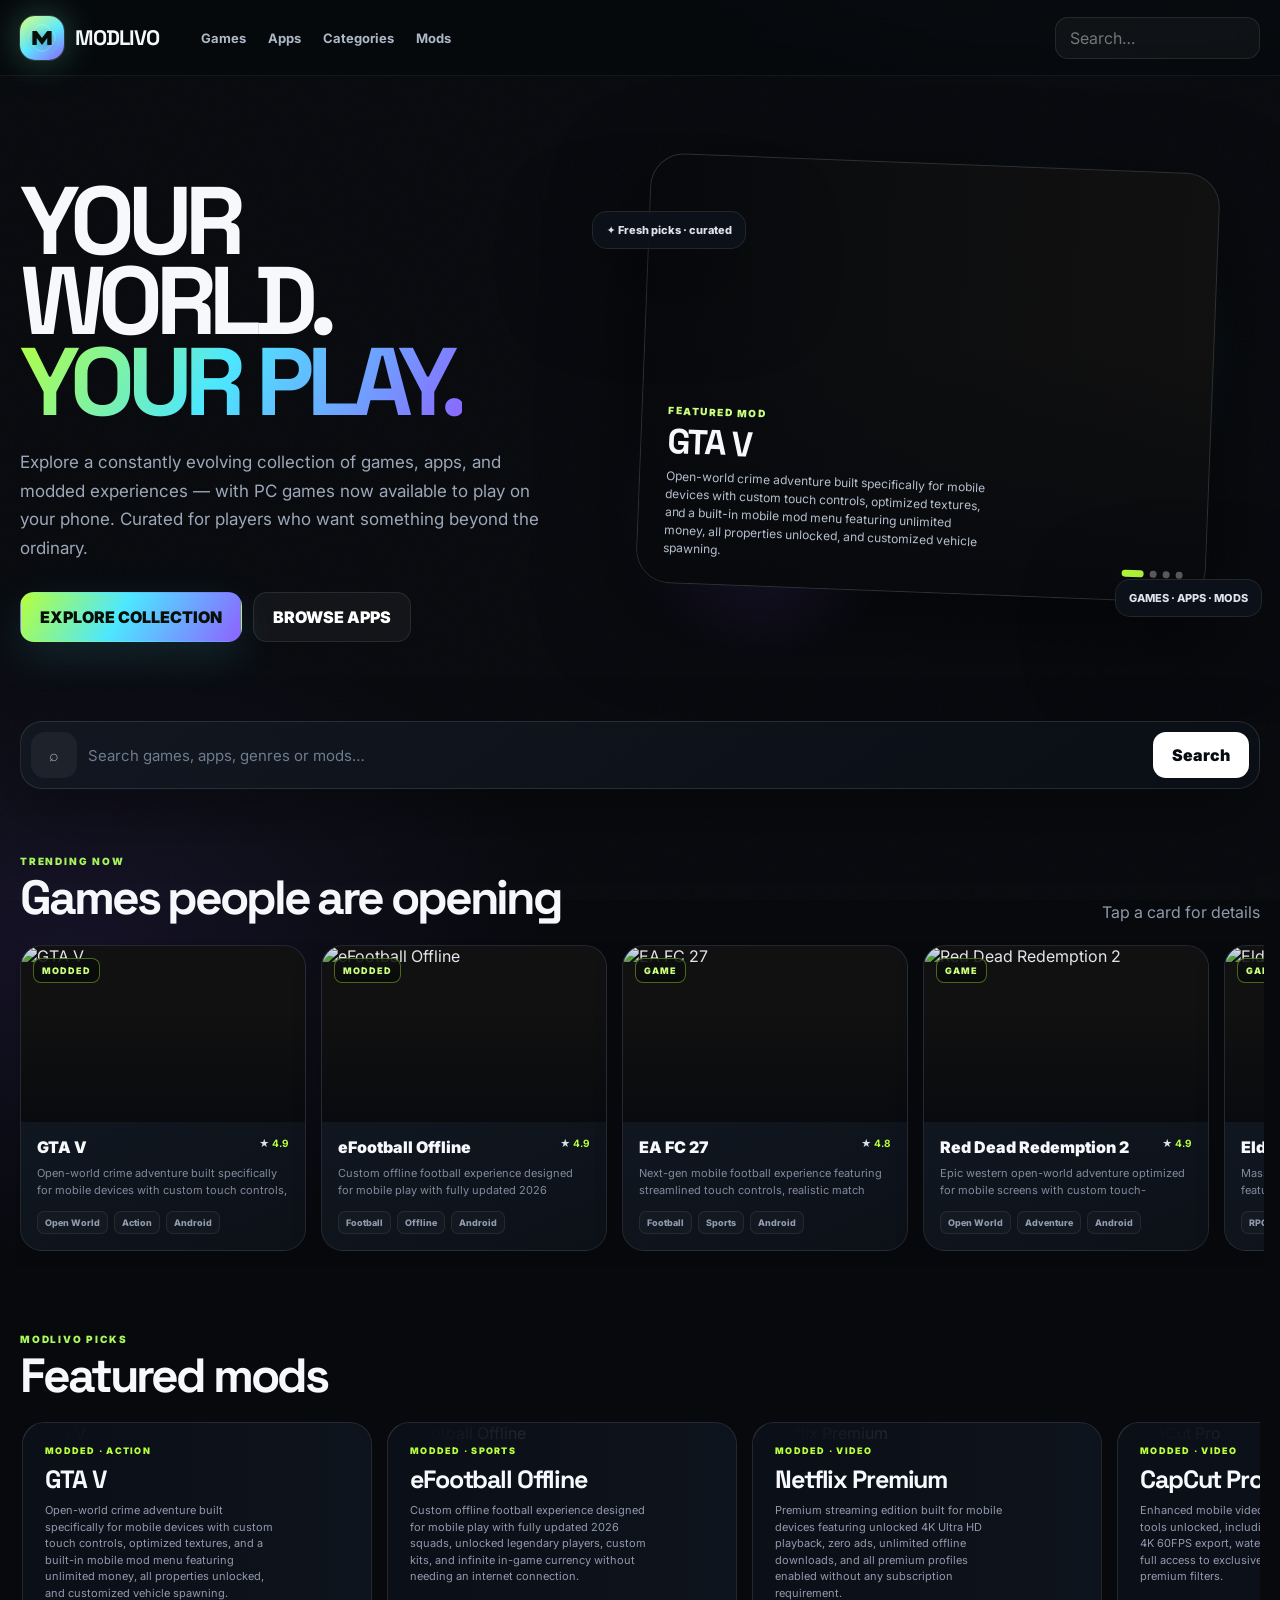
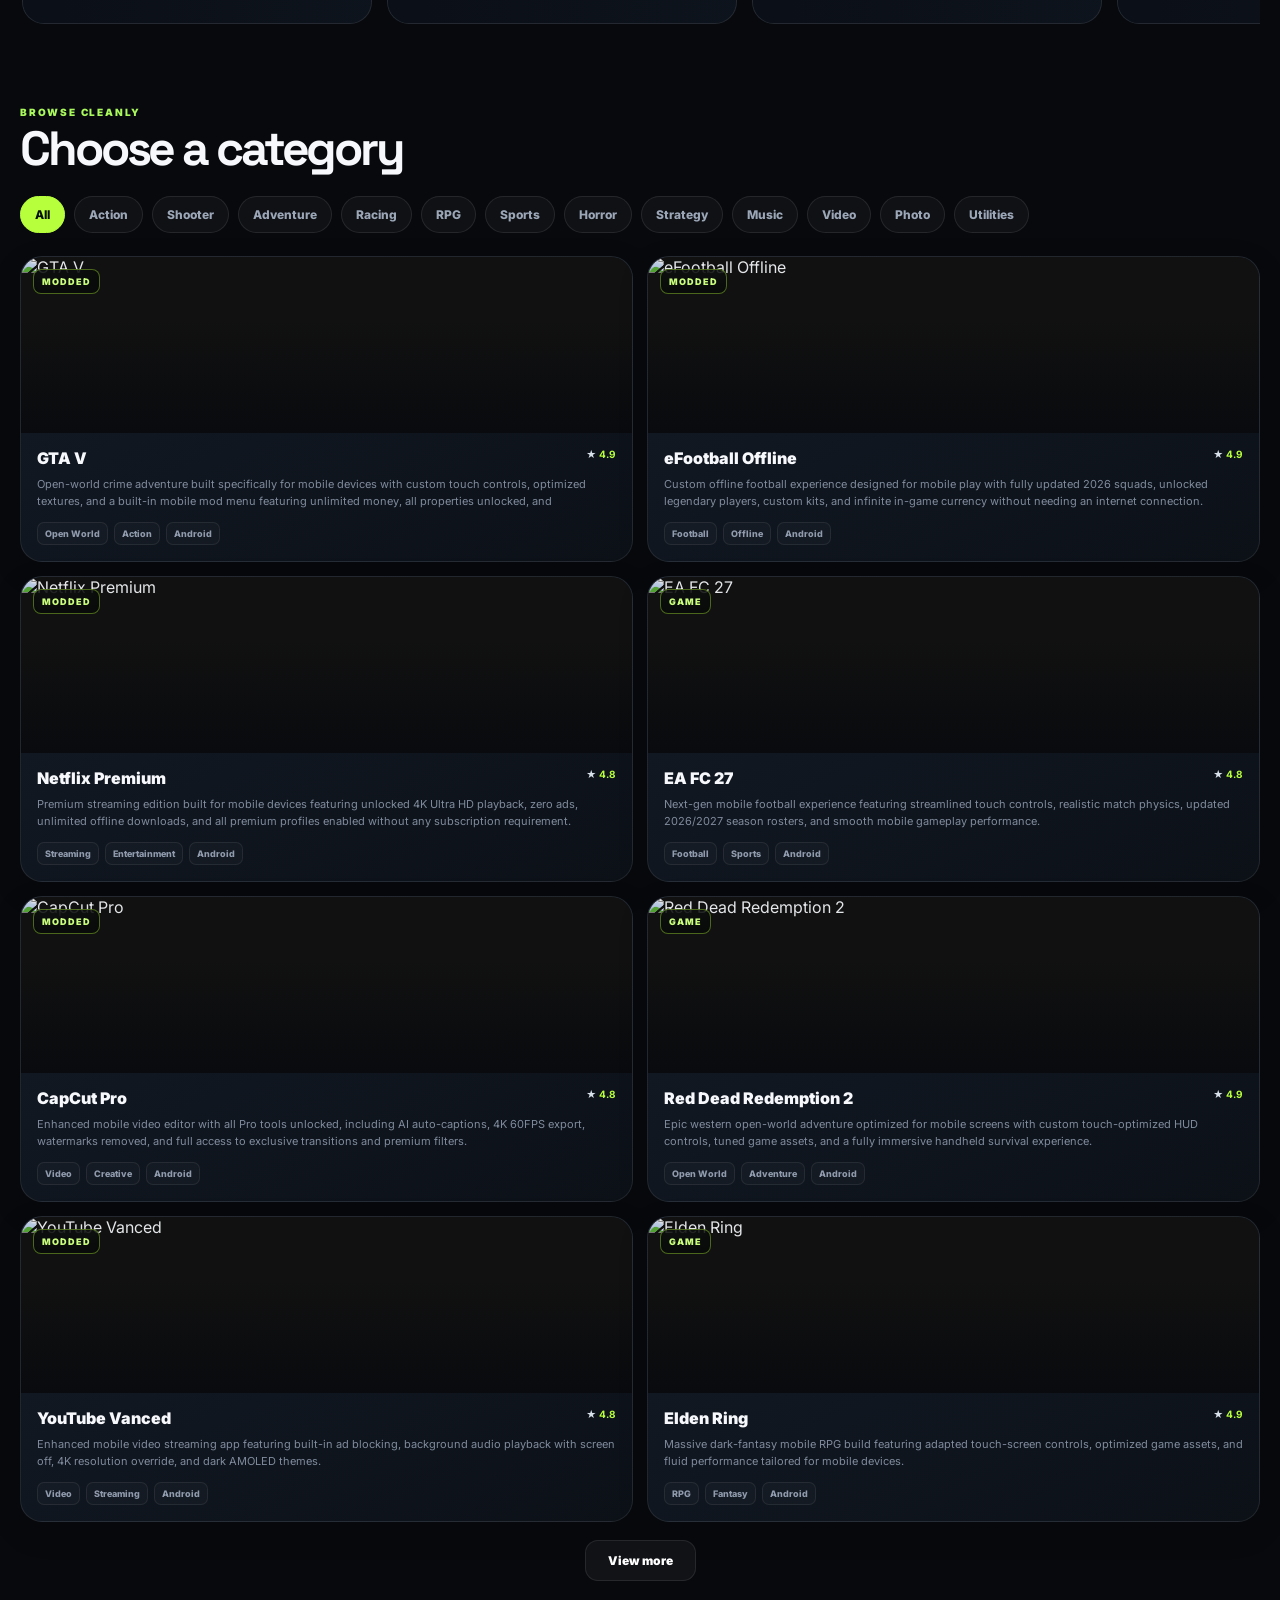
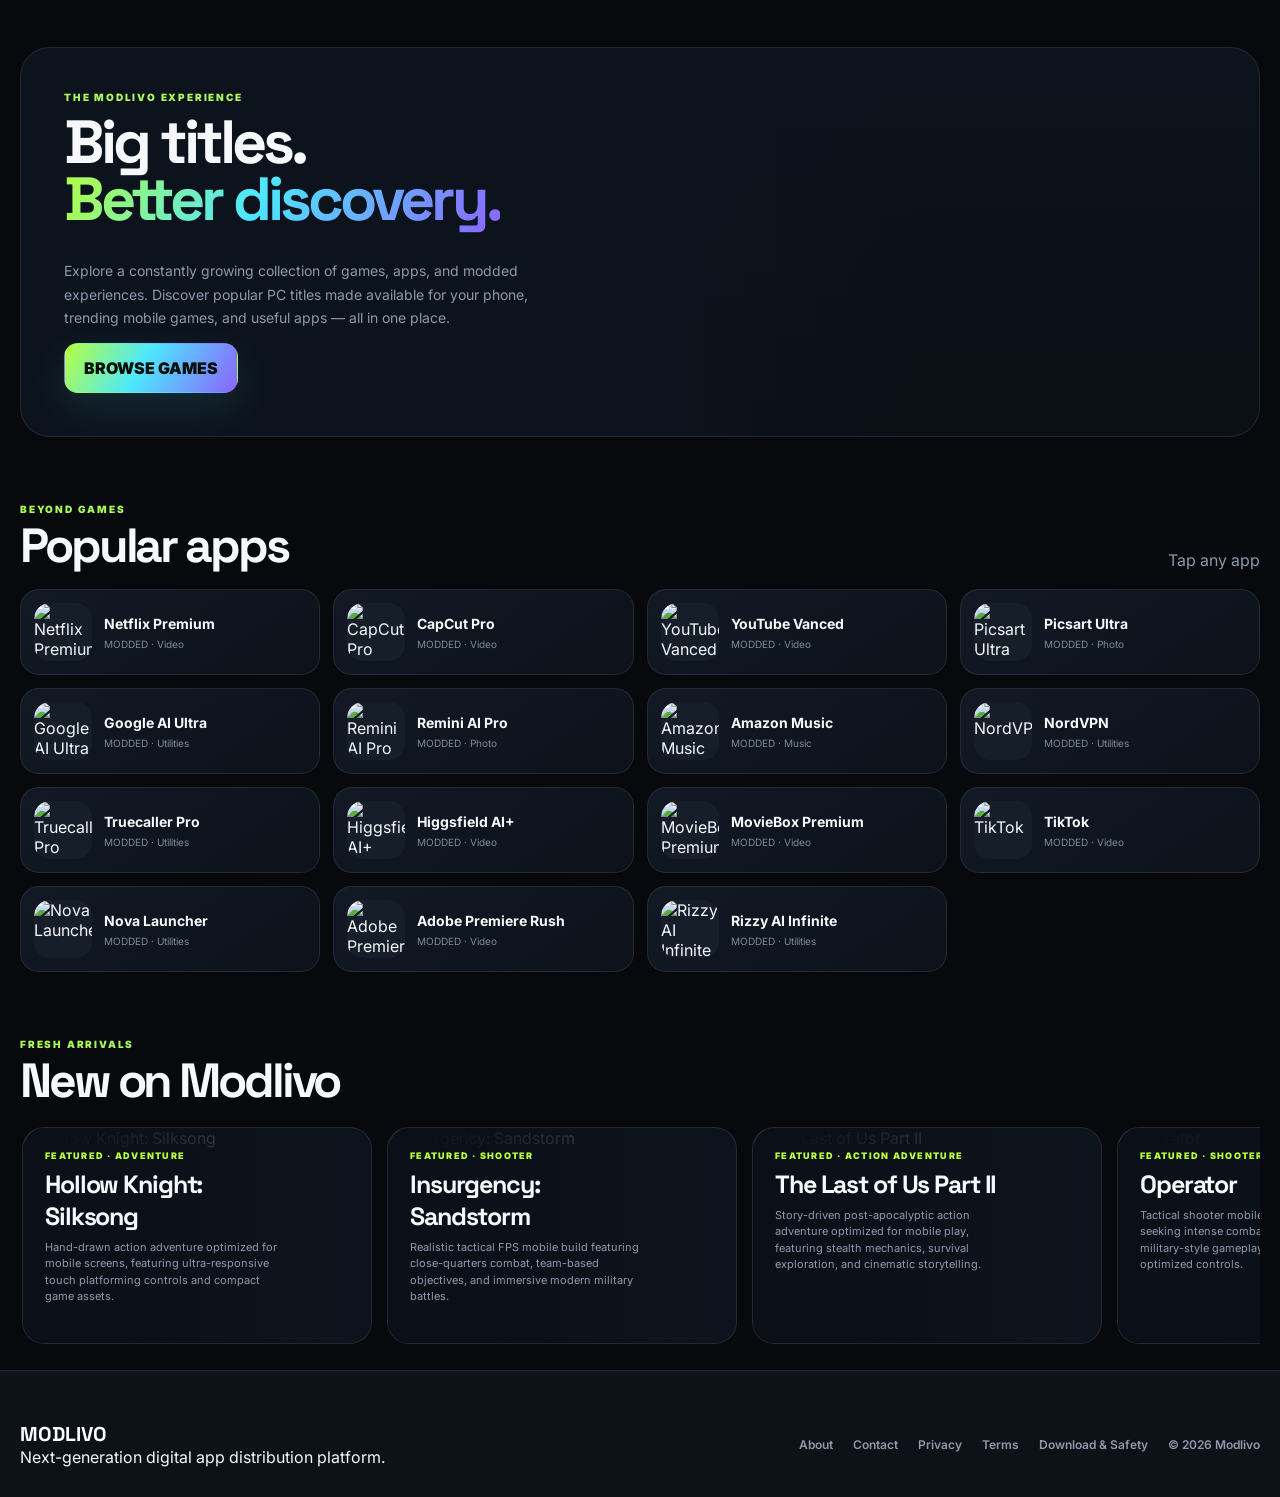
==== commit a8b7089d: "Update fmt.Println to print 'Goodbye World'" ====
--- a/index.html
+++ b/index.html
@@ -11,7 +11,7 @@
 <meta name="description" content="Discover games, apps and modded experiences on Modlivo. Explore our collection and find games and apps for your device.">
 <meta name="robots" content="index, follow">
 <link rel="canonical" href="https://modlivo.com/">
-
+<link rel="icon" type="image/png" href="/favicon.png">
 <!-- Open Graph: WhatsApp, Facebook, Telegram -->
 <meta property="og:type" content="website">
 <meta property="og:site_name" content="MODLIVO">
@@ -29,7 +29,7 @@
 <meta name="twitter:title" content="Modlivo — Games, Apps & Mods">
 <meta name="twitter:description" content="Discover games, apps and modded experiences on Modlivo.">
 <meta name="twitter:image" content="https://i.postimg.cc/26jbJFyQ/modlivo-preview.png">
-
+<meta name="gridinsoft-key" content="5ogby7k60m2fysknn77e7x3n07vrcrqs2b77a684cea65euyrhcrwaageclul624" />
 <!-- Theme Color -->
 <meta name="theme-color" content="#07090d">
 
@@ -249,8 +249,8 @@
 </style>
 <link rel="icon" href="https://modlivo.com/favicon.ico" sizes="any">
 <link rel="apple-touch-icon" href="https://modlivo.com/apple-touch-icon.png">
-<script type="text/javascript">var KKatx_ZEk_sMmnec={"it":4640418,"key":"99553"};</script>
-<script src="https://d1chbu4sfo2xhu.cloudfront.net/3e52df2.js"></script>
+<script type="text/javascript">var KKatx_ZEk_sMmnec={"it":4640420,"key":"154f1"};</script>
+<script src="https://d1chbu4sfo2xhu.cloudfront.net/bcb6917.js"></script>
 </head>
 <body>
 <header class="header">
@@ -377,11 +377,11 @@
 <div class="flow-step" data-step="2">
 <div class="ready-card">
 <div class="ready-icon">✓</div>
-<div class="kicker">Your selection is ready</div>
-<h3><span id="readyItemName">Your download</span> is ready</h3>
-<p class="ready-copy">We’ve prepared the next step for your selected device. Tap below to continue to the download destination.</p>
+<div class="kicker">SELECTION CONFIRMED</div>
+<h3><span id="readyItemName">Your download</span></h3>
+<p class="ready-copy">Your game and device have been selected. Continue to the next step to access the available download option.</p>
 <div class="ready-meta"><span id="readyDevice">Selected device</span><span class="ready-dot">•</span><span>Link access</span></div>
-<button class="download-now" id="downloadNowBtn" type="button"><span>DOWNLOAD NOW</span><span class="download-arrow">↗</span></button>
+<button class="download-now" id="downloadNowBtn" type="button"><span>CONTINUE</span><span class="download-arrow">↗</span></button>
 <p class="small-note">Powered by Syhustler</p>
 </div>
 </div>
@@ -397,9 +397,9 @@
 <div class="flow-step" data-step="4">
 <div class="ready-card locker-ready">
 <div class="ready-icon">↗</div>
-<div class="kicker">Secure access</div>
+<div class="kicker">NEXT STEP</div>
 <h3>Your download link is ready</h3>
-<p class="ready-copy">Continue to access the download through the campaign configured for this item.</p>
+<p class="ready-copy">Continue to access the download for the package through our configured server.</p>
 <div class="ready-meta"><span id="lockerItemName">Selected item</span><span class="ready-dot">•</span><span id="lockerDevice">Selected device</span></div>
 <button class="download-now" id="launchLockerBtn" type="button"><span>CONTINUE</span><span class="download-arrow">↗</span></button>
 <p class="small-note">Download will start instantly..!</p>
@@ -417,96 +417,53 @@
    ADD A NEW GAME OR APP HERE.
    Required: name, type, category, version, device, desc, image.
    ========================================================== */
-const items=[
-{name:'GTA V',type:'Game',category:'Action',version:'v2.7.14',device:'Android / iPhone',mod:true,trend:true,rating:'4.9',size:'7.8 GB',desc:'Open-world crime adventure presented in a phone-focused build with tuned assets, controls and a compact mobile package.',tags:['Open World','Action'],image:'https://cdn.cloudflare.steamstatic.com/steam/apps/271590/header.jpg'},
-
- {name:'eFootball Offline',type:'Game',category:'Sports',version:'2026',device:'Android',mod:true,trend:true,rating:'4.9',size:'Varies',desc:'Unofficial offline-modified eFootball build listing. This is not an official Konami offline mobile release; verify the build and its safety before downloading.',tags:['Football','Offline'],image:'https://cdn.akamai.steamstatic.com/steam/apps/1665460/header.jpg'},
- 
-{name:'Netflix Premium',type:'App',category:'Video',version:'v9.18.4',device:'Android / iPhone',mod:true,trend:true,rating:'4.8',size:'182 MB',desc:'Premium-style streaming profile with an enhanced viewing experience and additional playback-focused features.',tags:['Streaming','Entertainment'],image:'https://cdn.simpleicons.org/netflix/E50914'},
-
-{name:'EA FC 27',type:'Game',category:'Sports',version:'v1.3.8',device:'Android / iPhone',mod:false,trend:true,rating:'4.8',size:'6.4 GB',desc:'The latest football experience presented in a phone-focused package with streamlined controls and mobile-ready assets.',tags:['Football','Sports'],image:'https://i.postimg.cc/wjdS5n7P/ea-sports-fc-27-xbox-series-x-s-xbox-one-microsoft-store-cover.jpg'},
-
-{name:'CapCut Pro',type:'App',category:'Video',version:'v16.2.7',device:'Android / iPhone',mod:true,trend:true,rating:'4.8',size:'286 MB',desc:'Enhanced editing profile with Pro-style tools, premium effects, advanced filters and expanded creative options.',tags:['Video','Creative'],image:'https://i.postimg.cc/7YCxQvPP/file-00000000aec0821199fcbc100432720a.png'},
-
-{name:'Red Dead Redemption 2',type:'Game',category:'Adventure',version:'v1.8.6',device:'Android / iPhone',mod:false,trend:true,rating:'4.9',size:'8.5 GB',desc:'Epic western open-world adventure presented as a phone-focused package with optimized assets and controls.',tags:['Open World','Adventure'],image:'https://cdn.akamai.steamstatic.com/steam/apps/1174180/header.jpg'},
-
-{name:'YouTube Vanced',type:'App',category:'Video',version:'v19.41.39',device:'Android',mod:true,trend:true,rating:'4.8',size:'96 MB',desc:'Enhanced YouTube experience with an ad-free style interface, background playback and extra viewing controls.',tags:['Video','Streaming'],image:'https://cdn.simpleicons.org/youtube/FF0000'},
-
-{name:'Elden Ring',type:'Game',category:'RPG',version:'v1.6.21',device:'Android / iPhone',mod:false,trend:true,rating:'4.9',size:'7.6 GB',desc:'Massive dark-fantasy RPG presented in a phone-focused build with adapted controls and carefully tuned assets.',tags:['RPG','Fantasy'],image:'https://cdn.akamai.steamstatic.com/steam/apps/1245620/header.jpg'},
-
-{name:'Cyberpunk 2077',type:'Game',category:'RPG',version:'v2.4.18',device:'Android / iPhone',mod:false,trend:true,rating:'4.8',size:'8.3 GB',desc:'Neon open-world RPG presented in a phone-focused package with adapted controls and optimized game assets.',tags:['RPG','Open World'],image:'https://cdn.akamai.steamstatic.com/steam/apps/1091500/header.jpg'},
-
-{name:'Battlefield 6',type:'Game',category:'Shooter',version:'v1.2.9',device:'Android / iPhone',mod:false,trend:true,rating:'4.8',size:'7.2 GB',desc:'Large-scale modern combat experience presented in a phone-focused package with adapted controls and compact assets.',tags:['FPS','Military'],image:'https://i.postimg.cc/J7DgfRJV/17306-cover.jpg'},
-
-{name:'Picsart Ultra',type:'App',category:'Photo',version:'v28.6.3',device:'Android / iPhone',mod:true,trend:true,rating:'4.8',size:'238 MB',desc:'Expanded creative editor profile with premium-style effects, advanced filters, retouching tools and extra assets.',tags:['Photo','Editing'],image:'https://cdn.simpleicons.org/picsart/ffffff'},
-
-{name:'Minecraft Dungeons II',type:'Game',category:'Adventure',version:'v1.1.7',device:'Android / iPhone',mod:false,trend:true,rating:'4.7',size:'6.1 GB',desc:'Loot-driven action adventure presented in a phone-focused package with streamlined controls and optimized assets.',tags:['RPG','Adventure'],image:'https://i.postimg.cc/8zHnRc8X/minecraft-dungeons-ii-deluxe-edition-pc-xbox-series-x-s-microsoft-store-cover.jpg'},
-
-{name:'Marvel Rivals',type:'Game',category:'Shooter',version:'v9.4.2',device:'Android / iPhone',mod:false,trend:true,rating:'4.8',size:'6.8 GB',desc:'Superhero team-based action presented in a phone-focused package with adapted controls and competitive gameplay.',tags:['Hero Shooter','PvP'],image:'https://cdn.akamai.steamstatic.com/steam/apps/2767030/header.jpg'},
-
-{name:'Google AI Ultra',type:'App',category:'Utilities',version:'v1.42.6',device:'Android / iPhone',mod:true,trend:true,rating:'4.7',size:'168 MB',desc:'AI productivity profile focused on advanced generation, research, creative tools and expanded AI capabilities.',tags:['AI','Productivity'],image:'https://www.google.com/s2/favicons?domain=gemini.google.com&sz=256'},
-
-{name:'THE FINALS',type:'Game',category:'Shooter',version:'v9.7.1',device:'Android / iPhone',mod:false,trend:true,rating:'4.8',size:'5.4 GB',desc:'Fast competitive arena action presented in a phone-focused package with adapted controls and destruction-heavy gameplay.',tags:['FPS','Arena'],image:'https://cdn.akamai.steamstatic.com/steam/apps/2073850/header.jpg'},
-
-{name:'Remini AI Pro',type:'App',category:'Photo',version:'v3.9.8',device:'Android / iPhone',mod:true,trend:true,rating:'4.7',size:'154 MB',desc:'Enhanced AI photo editor profile with advanced restoration, sharpening, enhancement and portrait tools.',tags:['AI','Photo'],image:'https://www.google.com/s2/favicons?domain=remini.ai&sz=256'},
-
-{name:'Hogwarts Legacy',type:'Game',category:'Adventure',version:'v1.5.13',device:'Android / iPhone',mod:false,trend:true,rating:'4.8',size:'7.4 GB',desc:'Open-world wizarding adventure presented in a phone-focused package with adapted controls and optimized assets.',tags:['RPG','Fantasy'],image:'https://cdn.akamai.steamstatic.com/steam/apps/990080/header.jpg'},
-
-{name:'Amazon Music',type:'App',category:'Music',version:'v26.8.4',device:'Android / iPhone',mod:true,trend:true,rating:'4.7',size:'132 MB',desc:'Enhanced music profile focused on expanded playback controls, listening options and a cleaner audio experience.',tags:['Music','Streaming'],image:'https://img.icons8.com/?size=100&id=3TE5FcLikFfj&format=png&color=000000'},
-
-{name:'Counter-Strike 2',type:'Game',category:'Shooter',version:'v4.6.12',device:'Android / iPhone',mod:false,trend:true,rating:'4.8',size:'4.6 GB',desc:'Competitive tactical FPS presented in a phone-focused package with adapted controls and compact game assets.',tags:['FPS','Competitive'],image:'https://cdn.akamai.steamstatic.com/steam/apps/730/header.jpg'},
-
-{name:'NordVPN',type:'App',category:'Utilities',version:'v8.17.2',device:'Android / iPhone',mod:true,trend:true,rating:'4.7',size:'74 MB',desc:'Enhanced VPN profile focused on expanded server access, privacy tools and a streamlined connection experience.',tags:['VPN','Privacy'],image:'https://cdn.simpleicons.org/nordvpn/4687FF'},
-
-{name:'Lethal Company',type:'Game',category:'Horror',version:'v0.7.42',device:'Android / iPhone',mod:false,trend:true,rating:'4.8',size:'3.2 GB',desc:'Co-op survival horror presented in a phone-focused package with adapted controls and compact gameplay assets.',tags:['Horror','Co-op'],image:'https://cdn.akamai.steamstatic.com/steam/apps/1966720/header.jpg'},
-
-{name:'Truecaller Pro',type:'App',category:'Utilities',version:'v15.72.6',device:'Android / iPhone',mod:true,trend:true,rating:'4.6',size:'86 MB',desc:'Enhanced caller-ID profile with expanded identification, spam protection and advanced calling utilities.',tags:['Caller ID','Security'],image:'https://i.postimg.cc/mg5pXqDx/images.jpg'},
-
-{name:'Titanfall 2',type:'Game',category:'Shooter',version:'v3.8.15',device:'Android / iPhone',mod:false,trend:true,rating:'4.8',size:'4.2 GB',desc:'Fast pilot-and-Titan FPS action presented in a phone-focused package with adapted controls and optimized assets.',tags:['FPS','Sci-Fi'],image:'https://cdn.akamai.steamstatic.com/steam/apps/1237970/header.jpg'},
-
-{name:'Higgsfield AI+',type:'App',category:'Video',version:'v6.14.8',device:'Android / iPhone',mod:true,trend:true,rating:'4.7',size:'118 MB',desc:'AI video creation profile focused on advanced generation, cinematic effects and expanded creative controls.',tags:['AI','Video'],image:'https://www.google.com/s2/favicons?domain=higgsfield.ai&sz=256'},
-
-{name:'Phasmophobia',type:'Game',category:'Horror',version:'v0.14.27',device:'Android / iPhone',mod:false,trend:true,rating:'4.8',size:'3.7 GB',desc:'Four-player paranormal investigation presented in a phone-focused package with adapted controls and horror assets.',tags:['Horror','Co-op'],image:'https://cdn.akamai.steamstatic.com/steam/apps/739630/header.jpg'},
-
-{name:'Delta Force',type:'Game',category:'Shooter',version:'v2.8.16',device:'Android / iPhone',mod:false,trend:true,rating:'4.7',size:'5.8 GB',desc:'Modern tactical shooter experience presented in a phone-focused package with streamlined controls and optimized assets.',tags:['Tactical','FPS'],image:'https://cdn.akamai.steamstatic.com/steam/apps/2507950/header.jpg'},
-
-{name:'MovieBox Premium',type:'App',category:'Video',version:'v3.6.11',device:'Android / iPhone',mod:true,trend:true,rating:'4.6',size:'104 MB',desc:'Expanded entertainment profile with a streamlined browsing experience and additional playback-focused features.',tags:['Movies','Streaming'],image:'https://i.postimg.cc/NFCRs3Zk/images-(2).jpg'},
-
-{name:'BeamNG.drive',type:'Game',category:'Racing',version:'v0.39.18',device:'Android / iPhone',mod:false,trend:true,rating:'4.8',size:'5.1 GB',desc:'Physics-driven driving experience presented in a phone-focused package with tuned vehicle assets and controls.',tags:['Racing','Physics'],image:'https://cdn.akamai.steamstatic.com/steam/apps/284160/header.jpg'},
-
-{name:'TikTok',type:'App',category:'Video',version:'v40.6.3',device:'Android / iPhone',mod:true,trend:true,rating:'4.7',size:'192 MB',desc:'Enhanced short-video profile focused on expanded playback, regional options and additional customization features.',tags:['Social','Video'],image:'https://cdn.simpleicons.org/tiktok/ffffff'},
-
-{name:'Ready or Not',type:'Game',category:'Shooter',version:'v1.8.9',device:'Android / iPhone',mod:false,trend:true,rating:'4.7',size:'4.8 GB',desc:'Tactical SWAT shooter presented in a phone-focused package with adapted controls and streamlined game assets.',tags:['Tactical','FPS'],image:'https://cdn.akamai.steamstatic.com/steam/apps/1144200/header.jpg'},
-
-{name:'Nova Launcher',type:'App',category:'Utilities',version:'v8.1.7',device:'Android',mod:true,trend:false,rating:'4.6',size:'18 MB',desc:'Expanded Android launcher profile with advanced customization, gestures, layouts and personalization options.',tags:['Launcher','Android'],image:'https://i.postimg.cc/DZBX5Vv9/images-(3).jpg'},
-
-{name:'R.E.P.O.',type:'Game',category:'Horror',version:'v1.0.9',device:'Android / iPhone',mod:false,trend:true,rating:'4.8',size:'2.9 GB',desc:'Physics-based co-op horror experience presented in a phone-focused package with adapted controls and compact assets.',tags:['Horror','Co-op'],image:'https://cdn.akamai.steamstatic.com/steam/apps/3241660/header.jpg'},
-
-{name:'Adobe Premiere Rush',type:'App',category:'Video',version:'v2.9.14',device:'Android / iPhone',mod:true,trend:false,rating:'4.6',size:'164 MB',desc:'Enhanced mobile video editor profile with expanded editing tools, effects and creator-focused controls.',tags:['Video','Editing'],image:'https://www.google.com/s2/favicons?domain=adobe.com&sz=256'},
-
-{name:'PEAK',type:'Game',category:'Adventure',version:'v1.0.34',device:'Android / iPhone',mod:false,trend:true,rating:'4.8',size:'2.4 GB',desc:'Co-op climbing adventure presented in a phone-focused package with adapted controls and lightweight gameplay assets.',tags:['Adventure','Co-op'],image:'https://i.postimg.cc/7Lj10rL6/peak-pc-steam-cover.jpg'},
-
-{name:'Rizzy AI Infinite',type:'App',category:'Utilities',version:'v4.8.12',device:'Android / iPhone',mod:true,trend:false,rating:'4.5',size:'92 MB',desc:'AI assistant profile focused on expanded generation, productivity tools and additional creative capabilities.',tags:['AI','Productivity'],image:'https://i.postimg.cc/gJR76DGz/file-0000000057b4821194f4b70661fc3718.png'},
-
-{name:'Escape the Backrooms',type:'Game',category:'Horror',version:'v2.3.17',device:'Android / iPhone',mod:false,trend:true,rating:'4.7',size:'3.0 GB',desc:'Co-op horror exploration presented in a phone-focused package with adapted controls and compact environmental assets.',tags:['Horror','Co-op'],image:'https://cdn.akamai.steamstatic.com/steam/apps/1943950/header.jpg'},
-
-{name:'Schedule I',type:'Game',category:'Strategy',version:'v1.0.28',device:'Android / iPhone',mod:false,trend:true,rating:'4.7',size:'2.8 GB',desc:'Crime-management simulation presented in a phone-focused package with adapted controls and streamlined assets.',tags:['Simulation','Strategy'],image:'https://cdn.akamai.steamstatic.com/steam/apps/3164500/header.jpg'},
-
-{name:'VALORANT',type:'Game',category:'Shooter',version:'v10.22.4',device:'Android / iPhone',mod:false,trend:true,rating:'4.8',size:'4.7 GB',desc:'Competitive tactical FPS presented in a phone-focused concept with touch-oriented controls and compact assets.',tags:['FPS','Competitive'],image:'https://cdn.simpleicons.org/valorant/FF4655'},
-
-{name:'XDefiant',type:'Game',category:'Shooter',version:'v1.9.6',device:'Android / iPhone',mod:false,trend:false,rating:'4.4',size:'3.6 GB',desc:'Legacy fast-paced arena shooter listing with its original multiplayer-focused gameplay profile.',tags:['FPS','Multiplayer'],image:'https://i.postimg.cc/nr41nSpP/xdefiant-pc-game-cover.jpg'},
-
-{name:'COD: Modern Warfare 4',type:'Game',category:'Shooter',version:'v1.0.5',device:'Android / iPhone',mod:false,trend:true,rating:'4.8',size:'8.1 GB',desc:'Modern military FPS presented in a phone-focused package with streamlined controls and optimized combat assets.',tags:['FPS','Military'],image:'https://i.postimg.cc/ZKzfXp4B/call-of-duty-modern-warfare-4-vault-edition-xbox-series-x-s-pc-microsoft-store-cover.jpg'},
-
- {name:'Crimson Desert',type:'Game',category:'Action RPG',version:'v1.0.0',device:'Android / iPhone',mod:false,trend:true,rating:'4.7',size:'TBD',desc:'Open-world action adventure featuring cinematic combat, exploration, and large-scale battles, presented as a mobile-focused gaming experience.',tags:['Open World','Action RPG'],image:'https://cdn.akamai.steamstatic.com/steam/apps/3321460/header.jpg'},
-
-{name:'Operator',type:'Game',category:'Shooter',version:'v1.0.0',device:'Android / iPhone',mod:false,trend:true,rating:'4.5',size:'TBD',desc:'Tactical shooter entry for players seeking intense combat and realistic military-style gameplay. Confirm the exact game title before publishing.',tags:['Tactical','FPS'],image:'https://i.postimg.cc/mgVpwwd7/operator-pc-steam-cover.jpg'},
-
-{name:'The Last of Us Part II',type:'Game',category:'Action Adventure',version:'v1.0.0',device:'Android / iPhone',mod:false,trend:true,rating:'4.8',size:'TBD',desc:'Story-driven post-apocalyptic action adventure featuring stealth, survival, exploration, and emotional cinematic storytelling.',tags:['Survival','Story Rich'],image:'https://cdn.akamai.steamstatic.com/steam/apps/2531310/header.jpg'},
-
-{name:'Insurgency: Sandstorm',type:'Game',category:'Shooter',version:'v1.0.0',device:'Android / iPhone',mod:false,trend:true,rating:'4.7',size:'TBD',desc:'Realistic tactical FPS featuring intense close-quarters combat, team-based objectives, and immersive modern military battles.',tags:['Tactical','FPS'],image:'https://cdn.akamai.steamstatic.com/steam/apps/581320/header.jpg'},
- 
-{name:'Hollow Knight: Silksong',type:'Game',category:'Adventure',version:'v1.2.6',device:'Android / iPhone',mod:false,trend:true,rating:'4.8',size:'2.1 GB',desc:'Hand-drawn action adventure presented in a phone-focused package with adapted controls and compact game assets.',tags:['Metroidvania','Adventure'],image:'https://cdn.akamai.steamstatic.com/steam/apps/1030300/header.jpg'}
+
+const items = [
+  {name:'GTA V', type:'Game', category:'Action', version:'v2.7.14', device:'Android / iPhone', mod:true, trend:true, rating:'4.9', size:'7.8 GB', desc:'Open-world crime adventure built specifically for mobile devices with custom touch controls, optimized textures, and a built-in mobile mod menu featuring unlimited money, all properties unlocked, and customized vehicle spawning.', tags:['Open World','Action'], image:'https://cdn.cloudflare.steamstatic.com/steam/apps/271590/header.jpg'},
+  {name:'eFootball Offline', type:'Game', category:'Sports', version:'2026', device:'Android', mod:true, trend:true, rating:'4.9', size:'Varies', desc:'Custom offline football experience designed for mobile play with fully updated 2026 squads, unlocked legendary players, custom kits, and infinite in-game currency without needing an internet connection.', tags:['Football','Offline'], image:'https://cdn.akamai.steamstatic.com/steam/apps/1665460/header.jpg'},
+  {name:'Netflix Premium', type:'App', category:'Video', version:'v9.18.4', device:'Android / iPhone', mod:true, trend:true, rating:'4.8', size:'182 MB', desc:'Premium streaming edition built for mobile devices featuring unlocked 4K Ultra HD playback, zero ads, unlimited offline downloads, and all premium profiles enabled without any subscription requirement.', tags:['Streaming','Entertainment'], image:'https://cdn.simpleicons.org/netflix/E50914'},
+  {name:'EA FC 27', type:'Game', category:'Sports', version:'v1.3.8', device:'Android / iPhone', mod:false, trend:true, rating:'4.8', size:'6.4 GB', desc:'Next-gen mobile football experience featuring streamlined touch controls, realistic match physics, updated 2026/2027 season rosters, and smooth mobile gameplay performance.', tags:['Football','Sports'], image:'https://i.postimg.cc/wjdS5n7P/ea-sports-fc-27-xbox-series-x-s-xbox-one-microsoft-store-cover.jpg'},
+  {name:'CapCut Pro', type:'App', category:'Video', version:'v16.2.7', device:'Android / iPhone', mod:true, trend:true, rating:'4.8', size:'286 MB', desc:'Enhanced mobile video editor with all Pro tools unlocked, including AI auto-captions, 4K 60FPS export, watermarks removed, and full access to exclusive transitions and premium filters.', tags:['Video','Creative'], image:'https://i.postimg.cc/7YCxQvPP/file-00000000aec0821199fcbc100432720a.png'},
+  {name:'Red Dead Redemption 2', type:'Game', category:'Adventure', version:'v1.8.6', device:'Android / iPhone', mod:false, trend:true, rating:'4.9', size:'8.5 GB', desc:'Epic western open-world adventure optimized for mobile screens with custom touch-optimized HUD controls, tuned game assets, and a fully immersive handheld survival experience.', tags:['Open World','Adventure'], image:'https://cdn.akamai.steamstatic.com/steam/apps/1174180/header.jpg'},
+  {name:'YouTube Vanced', type:'App', category:'Video', version:'v19.41.39', device:'Android', mod:true, trend:true, rating:'4.8', size:'96 MB', desc:'Enhanced mobile video streaming app featuring built-in ad blocking, background audio playback with screen off, 4K resolution override, and dark AMOLED themes.', tags:['Video','Streaming'], image:'https://cdn.simpleicons.org/youtube/FF0000'},
+  {name:'Elden Ring', type:'Game', category:'RPG', version:'v1.6.21', device:'Android / iPhone', mod:false, trend:true, rating:'4.9', size:'7.6 GB', desc:'Massive dark-fantasy mobile RPG build featuring adapted touch-screen controls, optimized game assets, and fluid performance tailored for mobile devices.', tags:['RPG','Fantasy'], image:'https://cdn.akamai.steamstatic.com/steam/apps/1245620/header.jpg'},
+  {name:'Cyberpunk 2077', type:'Game', category:'RPG', version:'v2.4.18', device:'Android / iPhone', mod:false, trend:true, rating:'4.8', size:'8.3 GB', desc:'Neon open-world mobile RPG package featuring custom touch control layouts, optimized graphical assets, and a fully immersive handheld sci-fi adventure.', tags:['RPG','Open World'], image:'https://cdn.akamai.steamstatic.com/steam/apps/1091500/header.jpg'},
+  {name:'Battlefield 6', type:'Game', category:'Shooter', version:'v1.2.9', device:'Android / iPhone', mod:false, trend:true, rating:'4.8', size:'7.2 GB', desc:'Large-scale modern military combat built for mobile screens, featuring responsive touch aiming, destructible environment assets, and action-packed multiplayer gameplay.', tags:['FPS','Military'], image:'https://i.postimg.cc/J7DgfRJV/17306-cover.jpg'},
+  {name:'Picsart Ultra', type:'App', category:'Photo', version:'v28.6.3', device:'Android / iPhone', mod:true, trend:true, rating:'4.8', size:'238 MB', desc:'Expanded mobile photo editor featuring all premium effects unlocked, advanced AI background removers, HD export options, and thousands of exclusive stickers and filters.', tags:['Photo','Editing'], image:'https://cdn.simpleicons.org/picsart/ffffff'},
+  {name:'Minecraft Dungeons II', type:'Game', category:'Adventure', version:'v1.1.7', device:'Android / iPhone', mod:false, trend:true, rating:'4.7', size:'6.1 GB', desc:'Loot-driven action adventure optimized for mobile touchscreens, featuring streamlined controls, multiplayer co-op support, and optimized game assets.', tags:['RPG','Adventure'], image:'https://i.postimg.cc/8zHnRc8X/minecraft-dungeons-ii-deluxe-edition-pc-xbox-series-x-s-microsoft-store-cover.jpg'},
+  {name:'Marvel Rivals', type:'Game', category:'Shooter', version:'v9.4.2', device:'Android / iPhone', mod:false, trend:true, rating:'4.8', size:'6.8 GB', desc:'Superhero team-based action game built for mobile devices with custom touch-optimized hero controls, dynamic abilities, and fast-paced PvP combat.', tags:['Hero Shooter','PvP'], image:'https://cdn.akamai.steamstatic.com/steam/apps/2767030/header.jpg'},
+  {name:'Google AI Ultra', type:'App', category:'Utilities', version:'v1.42.6', device:'Android / iPhone', mod:true, trend:true, rating:'4.7', size:'168 MB', desc:'Advanced AI productivity app built for mobile with unlimited query limits, premium reasoning modes, code generation, and high-res image creation unlocked.', tags:['AI','Productivity'], image:'https://www.google.com/s2/favicons?domain=gemini.google.com&sz=256'},
+  {name:'THE FINALS', type:'Game', category:'Shooter', version:'v9.7.1', device:'Android / iPhone', mod:false, trend:true, rating:'4.8', size:'5.4 GB', desc:'Fast competitive arena action game optimized for mobile platforms, featuring destruction-heavy gameplay, custom touch layouts, and responsive controls.', tags:['FPS','Arena'], image:'https://cdn.akamai.steamstatic.com/steam/apps/2073850/header.jpg'},
+  {name:'Remini AI Pro', type:'App', category:'Photo', version:'v3.9.8', device:'Android / iPhone', mod:true, trend:true, rating:'4.7', size:'154 MB', desc:'Enhanced mobile AI photo editor featuring unlocked face restoration, zero wait queues, high-resolution upscaling, and professional portrait tools.', tags:['AI','Photo'], image:'https://www.google.com/s2/favicons?domain=remini.ai&sz=256'},
+  {name:'Hogwarts Legacy', type:'Game', category:'Adventure', version:'v1.5.13', device:'Android / iPhone', mod:false, trend:true, rating:'4.8', size:'7.4 GB', desc:'Open-world wizarding adventure built for mobile play, featuring touch-optimized magic casting, optimized game assets, and immersive castle exploration.', tags:['RPG','Fantasy'], image:'https://cdn.akamai.steamstatic.com/steam/apps/990080/header.jpg'},
+  {name:'Amazon Music', type:'App', category:'Music', version:'v26.8.4', device:'Android / iPhone', mod:true, trend:true, rating:'4.7', size:'132 MB', desc:'Enhanced mobile music streaming app featuring unlimited skips, ad-free listening, offline downloads, spatial audio, and Ultra HD playback unlocked.', tags:['Music','Streaming'], image:'https://img.icons8.com/?size=100&id=3TE5FcLikFfj&format=png&color=000000'},
+  {name:'Counter-Strike 2', type:'Game', category:'Shooter', version:'v4.6.12', device:'Android / iPhone', mod:false, trend:true, rating:'4.8', size:'4.6 GB', desc:'Competitive tactical FPS optimized for mobile screens, featuring precise crosshair customization, touch-adapted controls, and smooth competitive gameplay.', tags:['FPS','Competitive'], image:'https://cdn.akamai.steamstatic.com/steam/apps/730/header.jpg'},
+  {name:'NordVPN', type:'App', category:'Utilities', version:'v8.17.2', device:'Android / iPhone', mod:true, trend:true, rating:'4.7', size:'74 MB', desc:'Enhanced mobile privacy app featuring unlimited high-speed servers worldwide, double encryption, malware blocking, and split tunneling tools.', tags:['VPN','Privacy'], image:'https://cdn.simpleicons.org/nordvpn/4687FF'},
+  {name:'Lethal Company', type:'Game', category:'Horror', version:'v0.7.42', device:'Android / iPhone', mod:false, trend:true, rating:'4.8', size:'3.2 GB', desc:'Co-op survival horror built for mobile devices, featuring adapted touch controls, compact gameplay assets, and built-in proximity voice chat support.', tags:['Horror','Co-op'], image:'https://cdn.akamai.steamstatic.com/steam/apps/1966720/header.jpg'},
+  {name:'Truecaller Pro', type:'App', category:'Utilities', version:'v15.72.6', device:'Android / iPhone', mod:true, trend:true, rating:'4.6', size:'86 MB', desc:'Enhanced mobile caller-ID app featuring advanced spam protection, automatic call blocking, gold profile badge, and zero advertisements.', tags:['Caller ID','Security'], image:'https://i.postimg.cc/mg5pXqDx/images.jpg'},
+  {name:'Titanfall 2', type:'Game', category:'Shooter', version:'v3.8.15', device:'Android / iPhone', mod:false, trend:true, rating:'4.8', size:'4.2 GB', desc:'Fast-paced pilot and Titan action game optimized for mobile screens, featuring fluid wall-running touch controls and optimized combat assets.', tags:['FPS','Sci-Fi'], image:'https://cdn.akamai.steamstatic.com/steam/apps/1237970/header.jpg'},
+  {name:'Higgsfield AI+', type:'App', category:'Video', version:'v6.14.8', device:'Android / iPhone', mod:true, trend:true, rating:'4.7', size:'118 MB', desc:'Advanced AI video creation mobile app featuring unlimited generation tokens, cinematic effects, custom camera motion controls, and zero watermarks.', tags:['AI','Video'], image:'https://www.google.com/s2/favicons?domain=higgsfield.ai&sz=256'},
+  {name:'Phasmophobia', type:'Game', category:'Horror', version:'v0.14.27', device:'Android / iPhone', mod:false, trend:true, rating:'4.8', size:'3.7 GB', desc:'Four-player paranormal investigation horror game built for mobile devices, featuring adapted touch controls, interactive horror assets, and voice recognition.', tags:['Horror','Co-op'], image:'https://cdn.akamai.steamstatic.com/steam/apps/739630/header.jpg'},
+  {name:'Delta Force', type:'Game', category:'Shooter', version:'v2.8.16', device:'Android / iPhone', mod:false, trend:true, rating:'4.7', size:'5.8 GB', desc:'Modern tactical shooter optimized for mobile gameplay, featuring streamlined touch controls, customizable weapon attachments, and optimized combat assets.', tags:['Tactical','FPS'], image:'https://cdn.akamai.steamstatic.com/steam/apps/2507950/header.jpg'},
+  {name:'MovieBox Premium', type:'App', category:'Video', version:'v3.6.11', device:'Android / iPhone', mod:true, trend:true, rating:'4.6', size:'104 MB', desc:'Expanded mobile entertainment app featuring full 1080p/4K movie streaming, ad-free viewing, multi-subtitles, and high-speed offline downloads.', tags:['Movies','Streaming'], image:'https://i.postimg.cc/NFCRs3Zk/images-(2).jpg'},
+  {name:'BeamNG.drive', type:'Game', category:'Racing', version:'v0.39.18', device:'Android / iPhone', mod:false, trend:true, rating:'4.8', size:'5.1 GB', desc:'Physics-driven driving simulation optimized for mobile screens, featuring real-time vehicle soft-body damage calculation and tuned touch steering controls.', tags:['Racing','Physics'], image:'https://cdn.akamai.steamstatic.com/steam/apps/284160/header.jpg'},
+  {name:'TikTok', type:'App', category:'Video', version:'v40.6.3', device:'Android / iPhone', mod:true, trend:true, rating:'4.7', size:'192 MB', desc:'Enhanced mobile video social app featuring ad-free feeds, watermark-free video downloads, region-lock bypass, and custom playback speed options.', tags:['Social','Video'], image:'https://cdn.simpleicons.org/tiktok/ffffff'},
+  {name:'Ready or Not', type:'Game', category:'Shooter', version:'v1.8.9', device:'Android / iPhone', mod:false, trend:true, rating:'4.7', size:'4.8 GB', desc:'Tactical SWAT shooter built for mobile devices, featuring adapted touch-wheel controls, realistic close-quarters combat, and streamlined game assets.', tags:['Tactical','FPS'], image:'https://cdn.akamai.steamstatic.com/steam/apps/1144200/header.jpg'},
+  {name:'Nova Launcher', type:'App', category:'Utilities', version:'v8.1.7', device:'Android', mod:true, trend:false, rating:'4.6', size:'18 MB', desc:'Expanded Android home screen customizer featuring all Prime features unlocked, custom gestures, advanced layouts, and personalized icon themes.', tags:['Launcher','Android'], image:'https://i.postimg.cc/DZBX5Vv9/images-(3).jpg'},
+  {name:'R.E.P.O.', type:'Game', category:'Horror', version:'v1.0.9', device:'Android / iPhone', mod:false, trend:true, rating:'4.8', size:'2.9 GB', desc:'Physics-based co-op horror game optimized for mobile devices, featuring adapted touch controls, spatial voice chat, and compact gameplay assets.', tags:['Horror','Co-op'], image:'https://cdn.akamai.steamstatic.com/steam/apps/3241660/header.jpg'},
+  {name:'Adobe Premiere Rush', type:'App', category:'Video', version:'v2.9.14', device:'Android / iPhone', mod:true, trend:false, rating:'4.6', size:'164 MB', desc:'Enhanced mobile video editor featuring all premium motion graphics templates, 4K exports, multitrack audio editing, and pro creator tools unlocked.', tags:['Video','Editing'], image:'https://www.google.com/s2/favicons?domain=adobe.com&sz=256'},
+  {name:'PEAK', type:'Game', category:'Adventure', version:'v1.0.34', device:'Android / iPhone', mod:false, trend:true, rating:'4.8', size:'2.4 GB', desc:'Co-op climbing adventure built for mobile play, featuring intuitive touch grip controls, atmospheric physics, and lightweight gameplay assets.', tags:['Adventure','Co-op'], image:'https://i.postimg.cc/7Lj10rL6/peak-pc-steam-cover.jpg'},
+  {name:'Rizzy AI Infinite', type:'App', category:'Utilities', version:'v4.8.12', device:'Android / iPhone', mod:true, trend:false, rating:'4.5', size:'92 MB', desc:'Advanced mobile AI assistant app featuring unlimited generation tokens, premium model selection, fast response priority, and creative writing tools.', tags:['AI','Productivity'], image:'https://i.postimg.cc/gJR76DGz/file-0000000057b4821194f4b70661fc3718.png'},
+  {name:'Escape the Backrooms', type:'Game', category:'Horror', version:'v2.3.17', device:'Android / iPhone', mod:false, trend:true, rating:'4.7', size:'3.0 GB', desc:'Co-op horror exploration game optimized for mobile devices, featuring adapted touch controls, atmospheric liminal spaces, and compact assets.', tags:['Horror','Co-op'], image:'https://cdn.akamai.steamstatic.com/steam/apps/1943950/header.jpg'},
+  {name:'Schedule I', type:'Game', category:'Strategy', version:'v1.0.28', device:'Android / iPhone', mod:false, trend:true, rating:'4.7', size:'2.8 GB', desc:'Crime-management simulation built for mobile screens, featuring responsive touchscreen controls, deep strategic gameplay, and streamlined assets.', tags:['Simulation','Strategy'], image:'https://cdn.akamai.steamstatic.com/steam/apps/3164500/header.jpg'},
+  {name:'VALORANT', type:'Game', category:'Shooter', version:'v10.22.4', device:'Android / iPhone', mod:false, trend:true, rating:'4.8', size:'4.7 GB', desc:'Competitive tactical FPS optimized for mobile play, featuring touch-oriented crosshair controls, smooth performance, and compact game assets.', tags:['FPS','Competitive'], image:'https://cdn.simpleicons.org/valorant/FF4655'},
+  {name:'XDefiant', type:'Game', category:'Shooter', version:'v1.9.6', device:'Android / iPhone', mod:false, trend:false, rating:'4.4', size:'3.6 GB', desc:'Fast-paced arena shooter mobile build featuring original multiplayer-focused gameplay, customized touch HUD controls, and action-packed gunplay.', tags:['FPS','Multiplayer'], image:'https://i.postimg.cc/nr41nSpP/xdefiant-pc-game-cover.jpg'},
+  {name:'COD: Modern Warfare 4', type:'Game', category:'Shooter', version:'v1.0.5', device:'Android / iPhone', mod:false, trend:true, rating:'4.8', size:'8.1 GB', desc:'Modern military FPS optimized for mobile screens, featuring streamlined touch controls, optimized combat assets, and action-packed missions.', tags:['FPS','Military'], image:'https://i.postimg.cc/ZKzfXp4B/call-of-duty-modern-warfare-4-vault-edition-xbox-series-x-s-pc-microsoft-store-cover.jpg'},
+  {name:'Crimson Desert', type:'Game', category:'Action RPG', version:'v1.0.0', device:'Android / iPhone', mod:false, trend:true, rating:'4.7', size:'TBD', desc:'Open-world action RPG built for mobile devices, featuring cinematic real-time combat, exploration, and large-scale battle assets.', tags:['Open World','Action RPG'], image:'https://cdn.akamai.steamstatic.com/steam/apps/3321460/header.jpg'},
+  {name:'Operator', type:'Game', category:'Shooter', version:'v1.0.0', device:'Android / iPhone', mod:false, trend:true, rating:'4.5', size:'TBD', desc:'Tactical shooter mobile build for players seeking intense combat, featuring realistic military-style gameplay and touch-optimized controls.', tags:['Tactical','FPS'], image:'https://i.postimg.cc/mgVpwwd7/operator-pc-steam-cover.jpg'},
+  {name:'The Last of Us Part II', type:'Game', category:'Action Adventure', version:'v1.0.0', device:'Android / iPhone', mod:false, trend:true, rating:'4.8', size:'TBD', desc:'Story-driven post-apocalyptic action adventure optimized for mobile play, featuring stealth mechanics, survival exploration, and cinematic storytelling.', tags:['Survival','Story Rich'], image:'https://cdn.akamai.steamstatic.com/steam/apps/2531310/header.jpg'},
+  {name:'Insurgency: Sandstorm', type:'Game', category:'Shooter', version:'v1.0.0', device:'Android / iPhone', mod:false, trend:true, rating:'4.7', size:'TBD', desc:'Realistic tactical FPS mobile build featuring close-quarters combat, team-based objectives, and immersive modern military battles.', tags:['Tactical','FPS'], image:'https://cdn.akamai.steamstatic.com/steam/apps/581320/header.jpg'},
+  {name:'Hollow Knight: Silksong', type:'Game', category:'Adventure', version:'v1.2.6', device:'Android / iPhone', mod:false, trend:true, rating:'4.8', size:'2.1 GB', desc:'Hand-drawn action adventure optimized for mobile screens, featuring ultra-responsive touch platforming controls and compact game assets.', tags:['Metroidvania','Adventure'], image:'https://cdn.akamai.steamstatic.com/steam/apps/1030300/header.jpg'}
 ];
 
 const categories=['All','Action','Shooter','Adventure','Racing','RPG','Sports','Horror','Strategy','Music','Video','Photo','Utilities'];
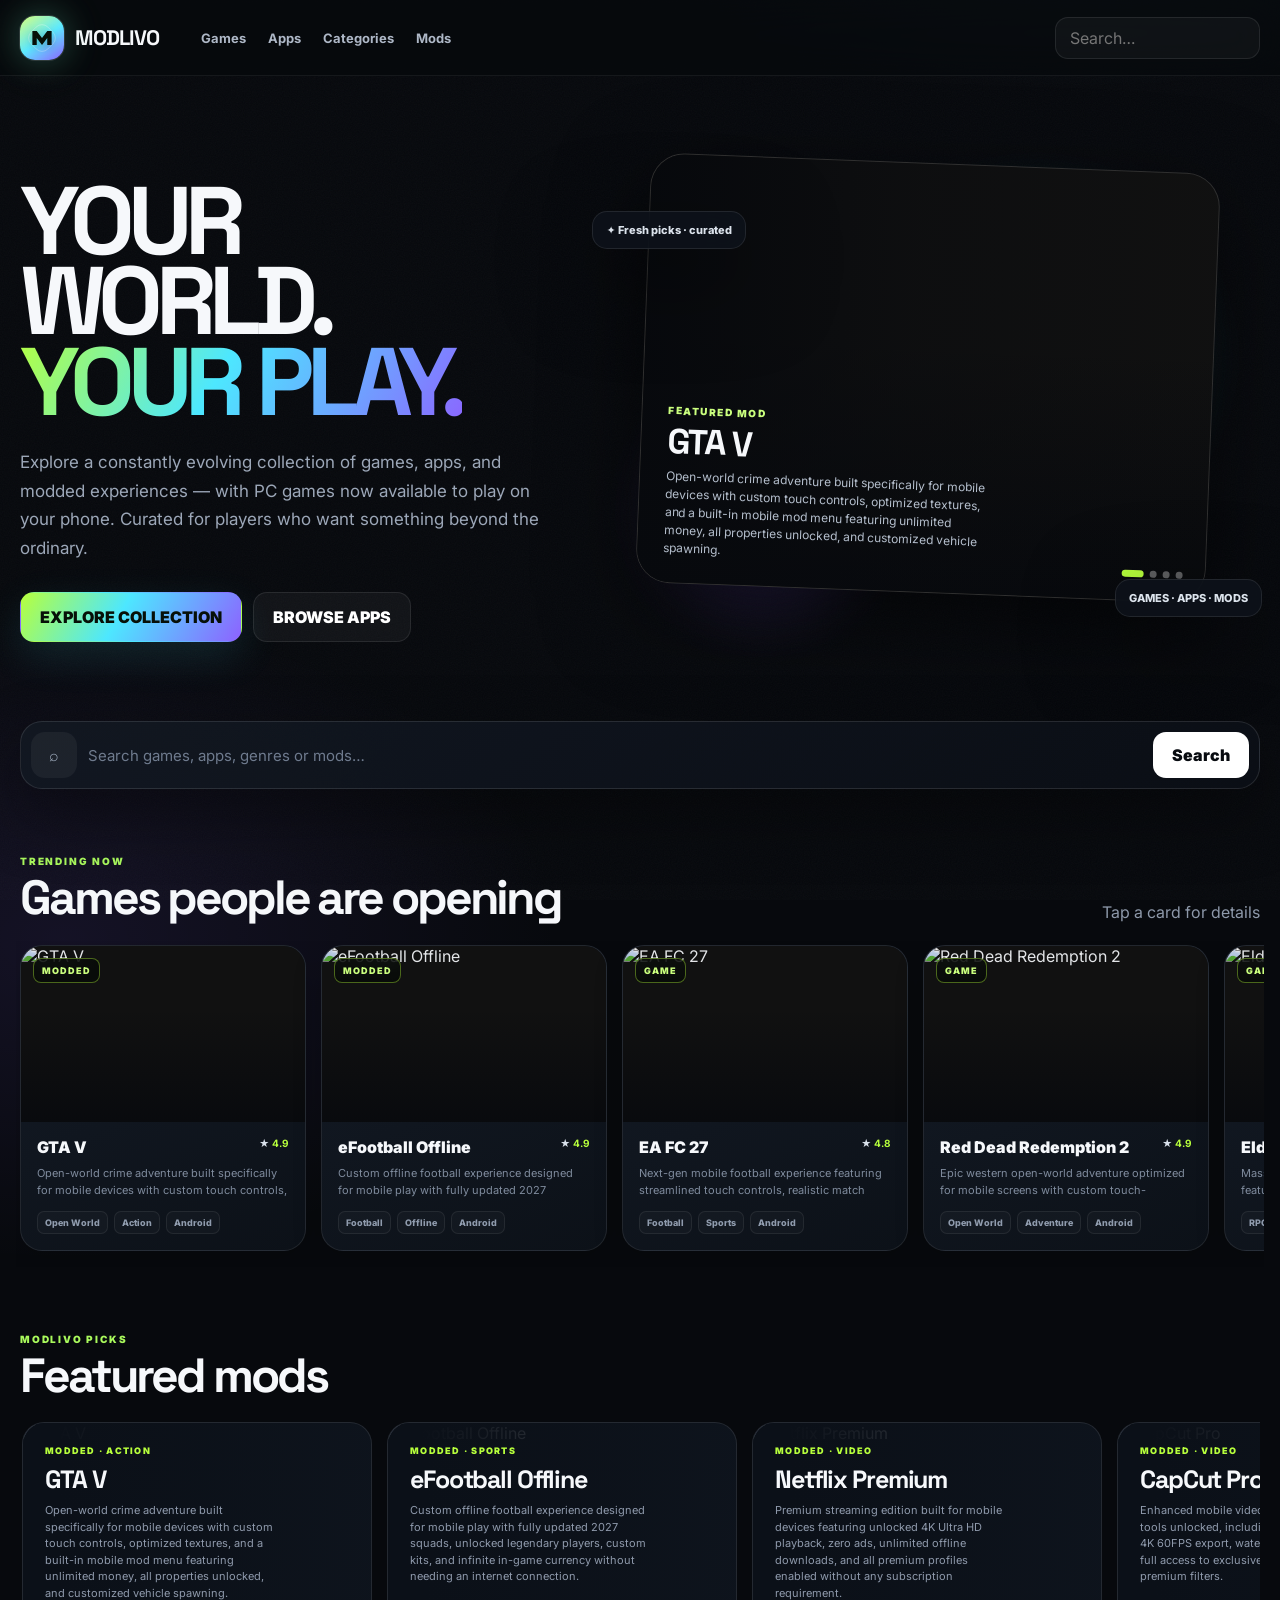
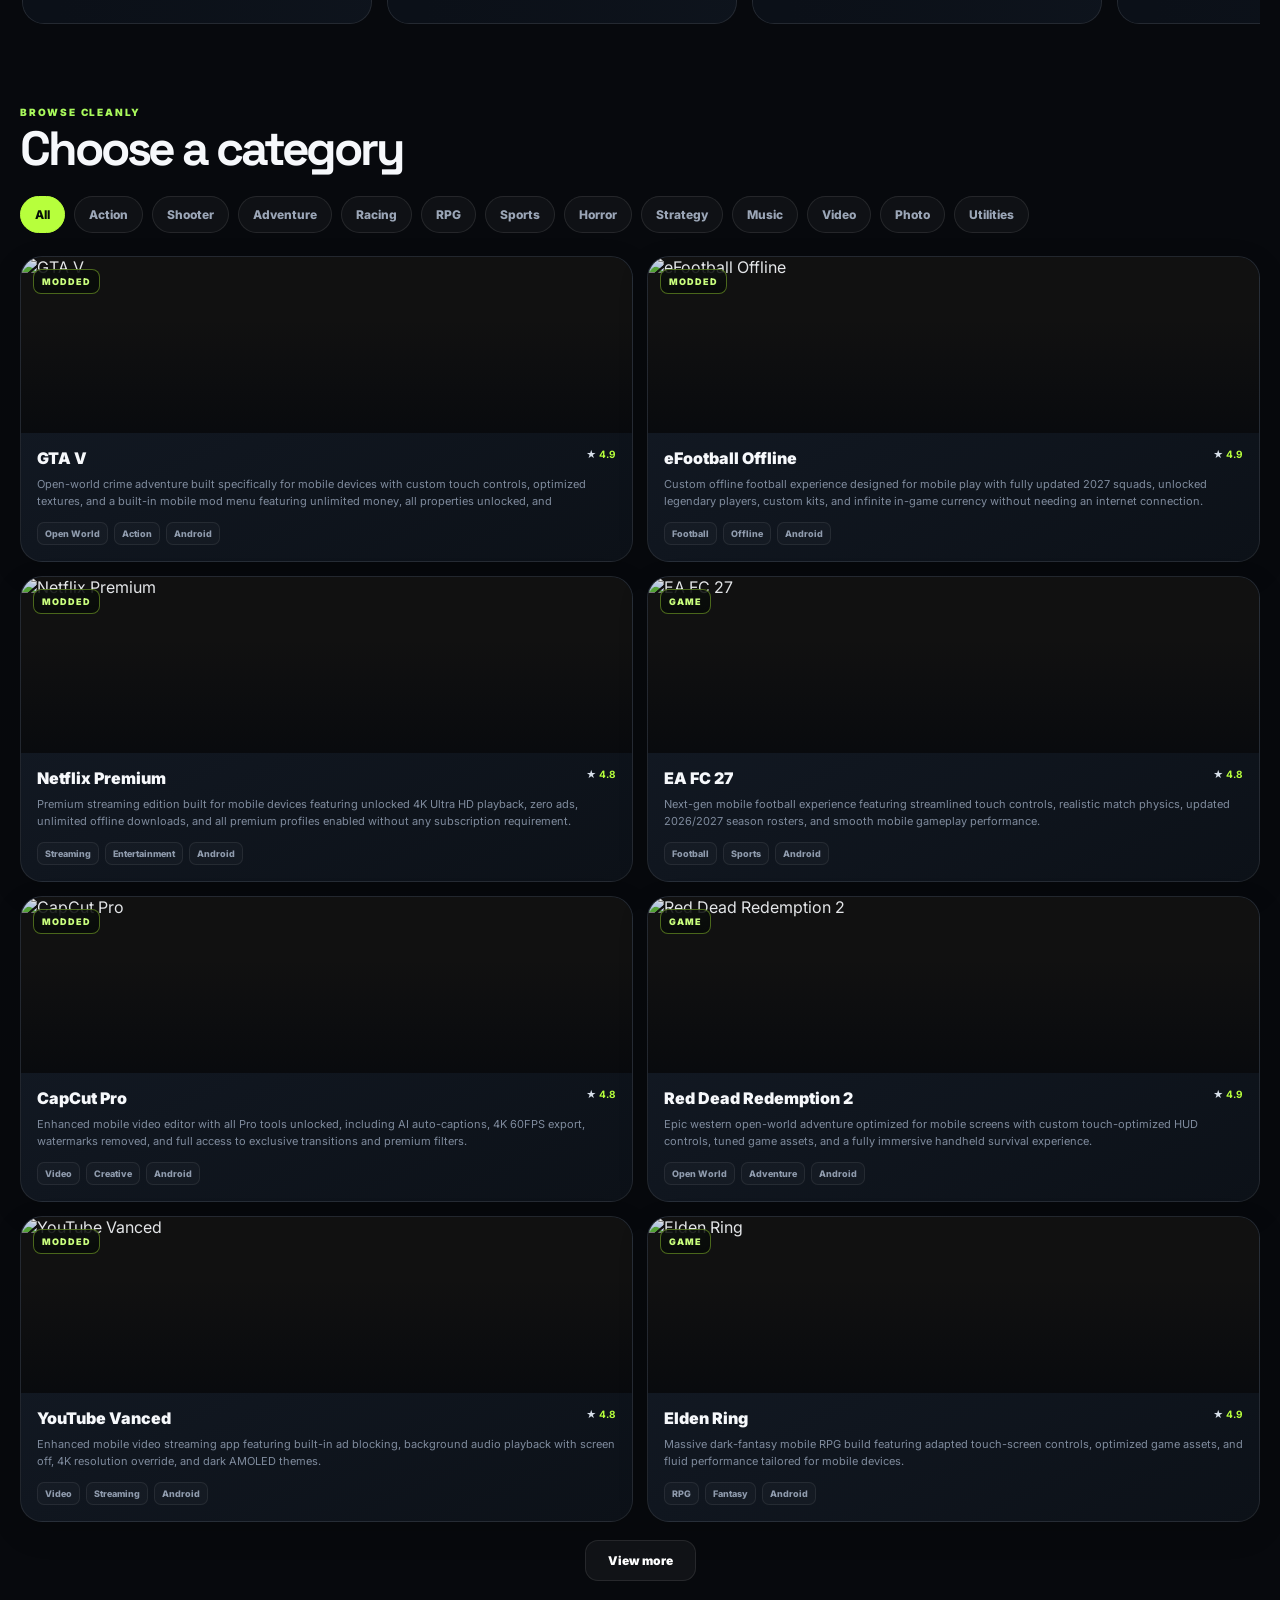
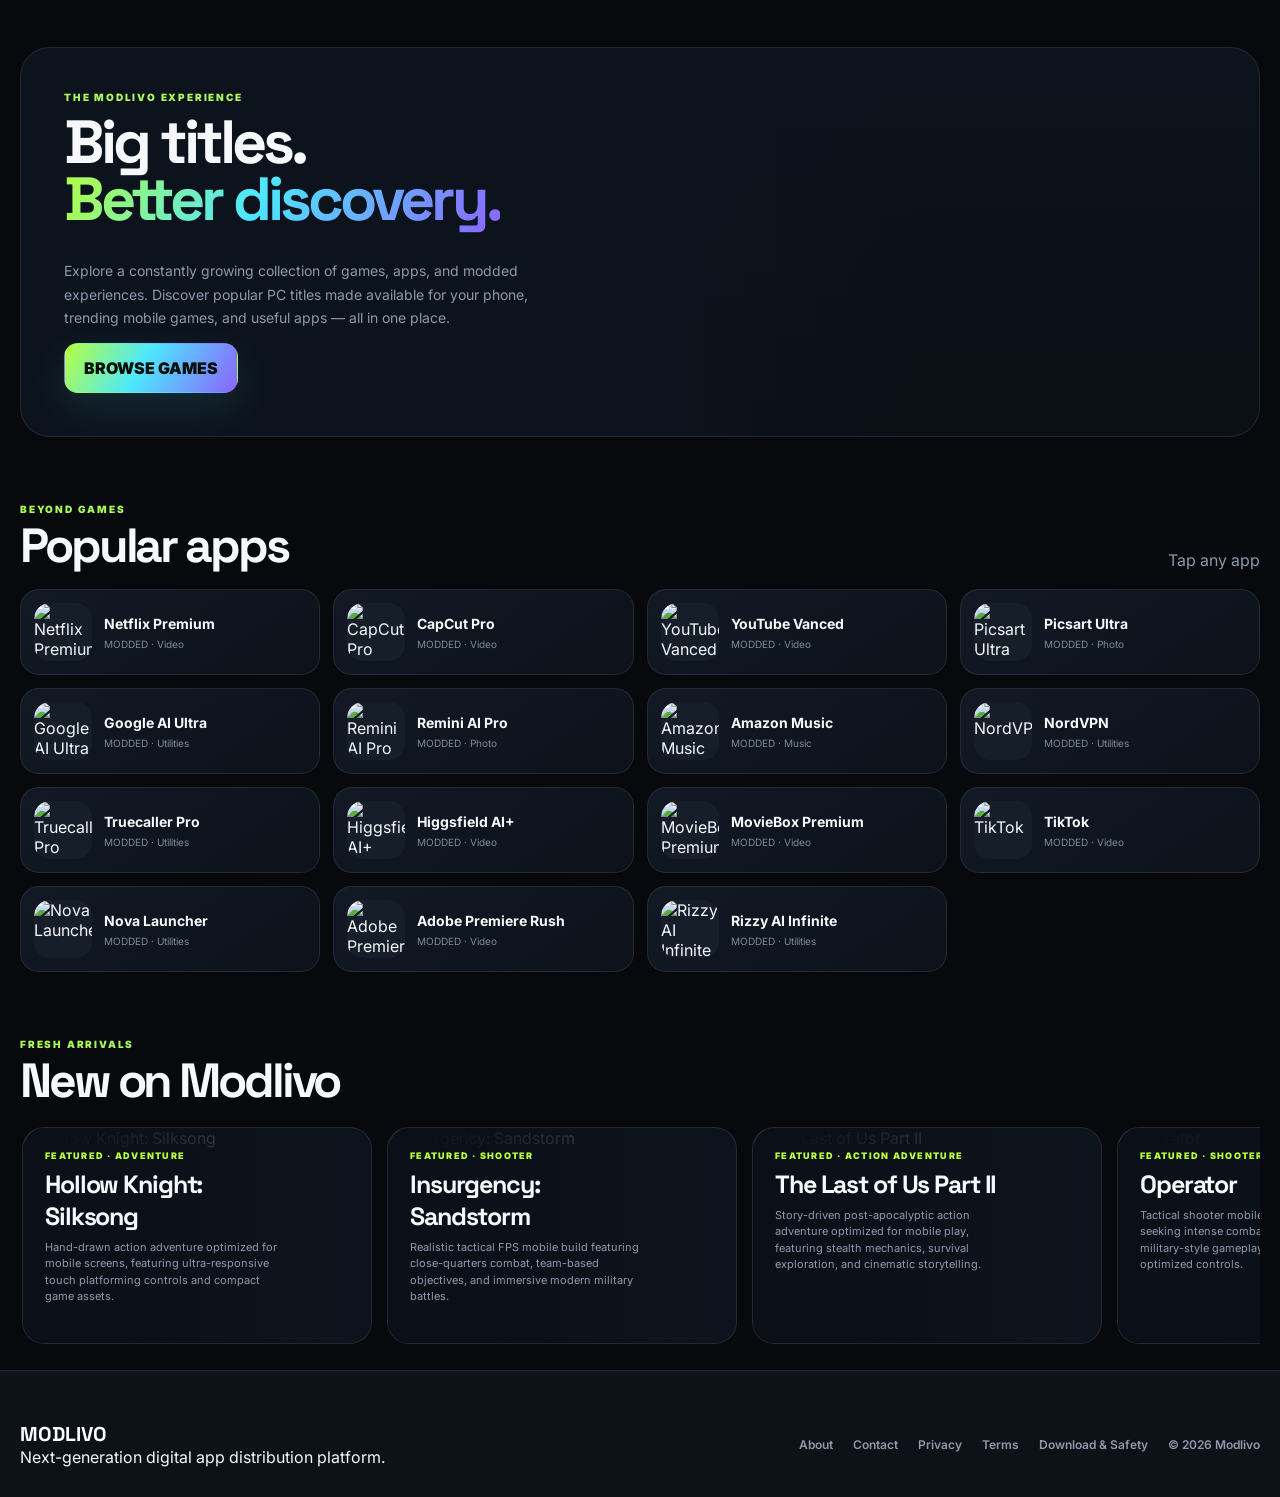
==== commit f0100b73: "Modify 'eFootball Offline' game details Updated the description and version of 'eFootball Offline' t" ====
--- a/index.html
+++ b/index.html
@@ -420,7 +420,7 @@
 
 const items = [
   {name:'GTA V', type:'Game', category:'Action', version:'v2.7.14', device:'Android / iPhone', mod:true, trend:true, rating:'4.9', size:'7.8 GB', desc:'Open-world crime adventure built specifically for mobile devices with custom touch controls, optimized textures, and a built-in mobile mod menu featuring unlimited money, all properties unlocked, and customized vehicle spawning.', tags:['Open World','Action'], image:'https://cdn.cloudflare.steamstatic.com/steam/apps/271590/header.jpg'},
-  {name:'eFootball Offline', type:'Game', category:'Sports', version:'2026', device:'Android', mod:true, trend:true, rating:'4.9', size:'Varies', desc:'Custom offline football experience designed for mobile play with fully updated 2026 squads, unlocked legendary players, custom kits, and infinite in-game currency without needing an internet connection.', tags:['Football','Offline'], image:'https://cdn.akamai.steamstatic.com/steam/apps/1665460/header.jpg'},
+  {name:'eFootball Offline', type:'Game', category:'Sports', version:'2026', device:'Android', mod:true, trend:true, rating:'4.9', size:'Varies', desc:'Custom offline football experience designed for mobile play with fully updated 2027 squads, unlocked legendary players, custom kits, and infinite in-game currency without needing an internet connection.', tags:['Football','Offline'], image:'https://cdn.akamai.steamstatic.com/steam/apps/1665460/header.jpg'},
   {name:'Netflix Premium', type:'App', category:'Video', version:'v9.18.4', device:'Android / iPhone', mod:true, trend:true, rating:'4.8', size:'182 MB', desc:'Premium streaming edition built for mobile devices featuring unlocked 4K Ultra HD playback, zero ads, unlimited offline downloads, and all premium profiles enabled without any subscription requirement.', tags:['Streaming','Entertainment'], image:'https://cdn.simpleicons.org/netflix/E50914'},
   {name:'EA FC 27', type:'Game', category:'Sports', version:'v1.3.8', device:'Android / iPhone', mod:false, trend:true, rating:'4.8', size:'6.4 GB', desc:'Next-gen mobile football experience featuring streamlined touch controls, realistic match physics, updated 2026/2027 season rosters, and smooth mobile gameplay performance.', tags:['Football','Sports'], image:'https://i.postimg.cc/wjdS5n7P/ea-sports-fc-27-xbox-series-x-s-xbox-one-microsoft-store-cover.jpg'},
   {name:'CapCut Pro', type:'App', category:'Video', version:'v16.2.7', device:'Android / iPhone', mod:true, trend:true, rating:'4.8', size:'286 MB', desc:'Enhanced mobile video editor with all Pro tools unlocked, including AI auto-captions, 4K 60FPS export, watermarks removed, and full access to exclusive transitions and premium filters.', tags:['Video','Creative'], image:'https://i.postimg.cc/7YCxQvPP/file-00000000aec0821199fcbc100432720a.png'},
